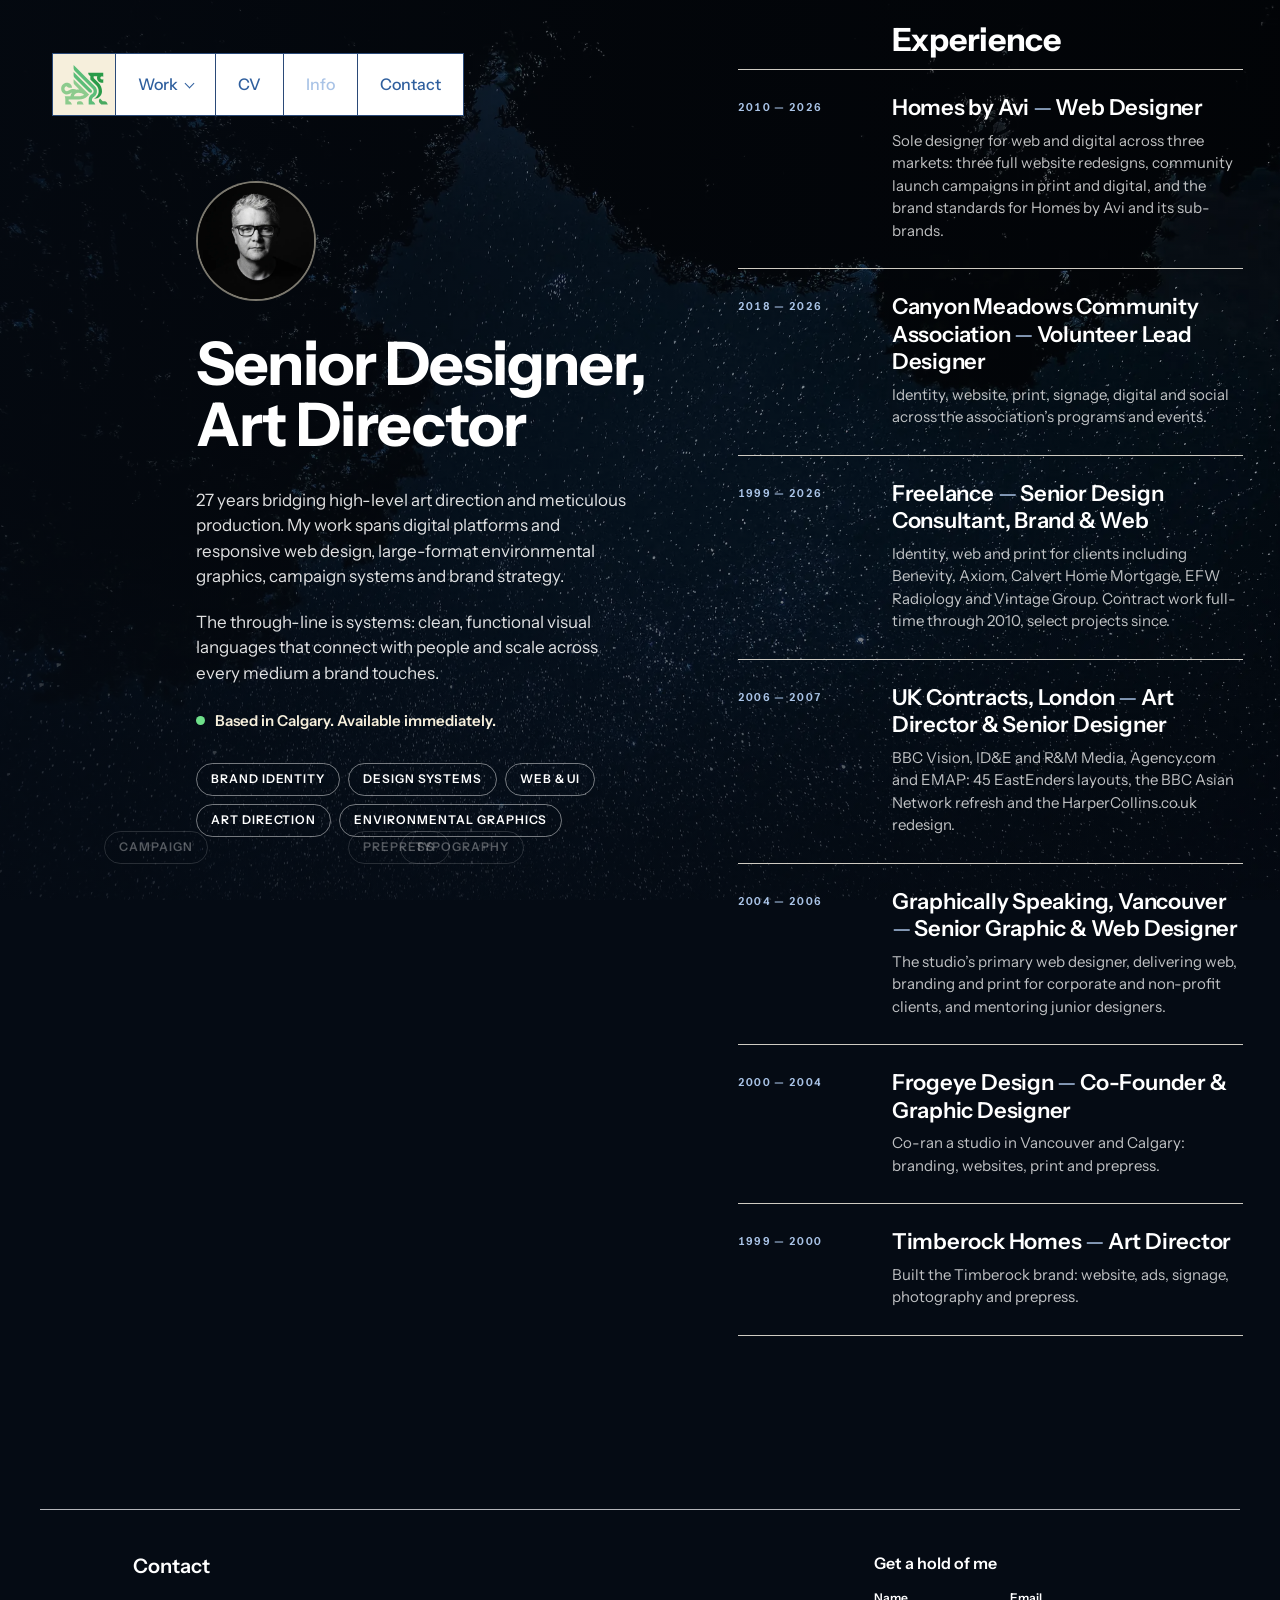
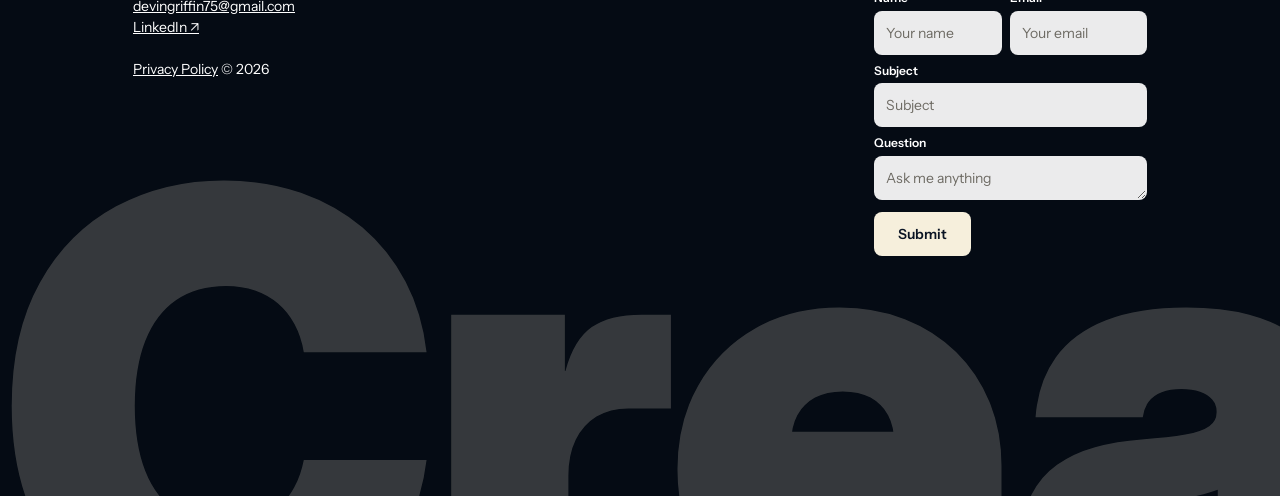
==== info/index.html @ 09361047 "Launch redesigned site: new homepage, three case studies, Info, Privacy - Hero film homepage, case s" ====
<!doctype html>
<html lang="en">
<head>
<meta charset="utf-8">
<meta name="viewport" content="width=device-width, initial-scale=1, viewport-fit=cover">
<!-- seo -->
<title>Info: Experience &amp; Skills | Devin Griffin</title>
<meta name="description" content="Experience, skills and background of Devin Griffin, senior graphic and web designer and art director in Calgary. Seeking a full-time senior design role.">
<link rel="canonical" href="https://devingriffin.com/info/">
<meta name="author" content="Devin Griffin">
<meta property="og:type" content="profile">
<meta property="og:site_name" content="Devin Griffin">
<meta property="og:title" content="Info: Experience &amp; Skills | Devin Griffin">
<meta property="og:description" content="Experience, skills and background of Devin Griffin, senior graphic and web designer and art director in Calgary. Seeking a full-time senior design role.">
<meta property="og:url" content="https://devingriffin.com/info/">
<meta property="og:image" content="https://devingriffin.com/assets/og-card.jpg">
<meta property="og:image:width" content="1200"><meta property="og:image:height" content="630">
<meta property="og:image:alt" content="Devin Griffin, Senior Graphic &amp; Web Designer and Art Director, Calgary">
<meta property="og:locale" content="en_CA">
<meta name="twitter:card" content="summary_large_image">
<link rel="alternate" type="text/plain" href="/llms.txt" title="Devin Griffin: profile for AI agents">
<script type="application/ld+json">
{
 "@context": "https://schema.org",
 "@graph": [
  {
   "@type": "WebSite",
   "@id": "https://devingriffin.com/#website",
   "url": "https://devingriffin.com/",
   "name": "Devin Griffin",
   "publisher": {
    "@id": "https://devingriffin.com/#person"
   },
   "inLanguage": "en-CA"
  },
  {
   "@type": "Person",
   "@id": "https://devingriffin.com/#person",
   "name": "Devin Griffin",
   "givenName": "Devin",
   "familyName": "Griffin",
   "jobTitle": "Senior Graphic & Web Designer and Art Director",
   "description": "Calgary-based senior graphic and web designer and art director with 27 years of experience in brand identity, design systems, web and UI, campaigns and environmental graphics.",
   "url": "https://devingriffin.com/",
   "image": "https://devingriffin.com/assets/portrait.jpg",
   "email": "mailto:devingriffin75@gmail.com",
   "address": {
    "@type": "PostalAddress",
    "addressLocality": "Calgary",
    "addressRegion": "AB",
    "addressCountry": "CA"
   },
   "sameAs": [
    "https://www.linkedin.com/in/devin-griffin-28359412/"
   ],
   "knowsAbout": [
    "Brand identity",
    "Design systems",
    "Web and UI design",
    "Product design",
    "Art direction",
    "Creative direction",
    "Environmental graphics",
    "Large-format signage",
    "Campaign design",
    "Typography",
    "Editorial layout",
    "Information architecture",
    "Prepress and print production",
    "Digital asset management",
    "Adobe Photoshop",
    "Adobe Illustrator",
    "Adobe InDesign",
    "Adobe Acrobat",
    "Adobe Bridge",
    "Figma",
    "WordPress",
    "Sitefinity CMS",
    "Mailchimp",
    "Google Analytics",
    "Monday.com",
    "Gemini",
    "Claude",
    "Cursor"
   ],
   "alumniOf": [
    {
     "@type": "CollegeOrUniversity",
     "name": "Algonquin College"
    },
    {
     "@type": "CollegeOrUniversity",
     "name": "University of Victoria"
    }
   ],
   "hasCredential": [
    {
     "@type": "EducationalOccupationalCredential",
     "name": "Graphic Design Diploma",
     "credentialCategory": "diploma",
     "recognizedBy": {
      "@type": "CollegeOrUniversity",
      "name": "Algonquin College"
     }
    },
    {
     "@type": "EducationalOccupationalCredential",
     "name": "Google AI Professional Certificate",
     "credentialCategory": "certificate",
     "recognizedBy": {
      "@type": "Organization",
      "name": "Google"
     }
    }
   ],
   "hasOccupation": {
    "@type": "Occupation",
    "name": "Senior Graphic Designer and Art Director",
    "occupationLocation": {
     "@type": "City",
     "name": "Calgary"
    },
    "skills": "Brand identity, Design systems, Web and UI design, Product design, Art direction, Creative direction, Environmental graphics, Large-format signage, Campaign design, Typography, Editorial layout, Information architecture, Prepress and print production, Digital asset management"
   }
  },
  {
   "@type": "ProfilePage",
   "@id": "https://devingriffin.com/info/",
   "url": "https://devingriffin.com/info/",
   "name": "About Devin Griffin",
   "isPartOf": {
    "@id": "https://devingriffin.com/#website"
   },
   "mainEntity": {
    "@id": "https://devingriffin.com/#person"
   }
  },
  {
   "@type": "BreadcrumbList",
   "itemListElement": [
    {
     "@type": "ListItem",
     "position": 1,
     "name": "Home",
     "item": "https://devingriffin.com/"
    },
    {
     "@type": "ListItem",
     "position": 2,
     "name": "Info",
     "item": "https://devingriffin.com/info/"
    }
   ]
  }
 ]
}
</script>
<!-- /seo -->
<link rel="icon" href="../assets/griffin-mark.svg" type="image/svg+xml">
<link rel="preconnect" href="https://fonts.googleapis.com">
<link rel="preconnect" href="https://fonts.gstatic.com" crossorigin>
<link rel="stylesheet" href="https://fonts.googleapis.com/css2?family=DM+Serif+Display&amp;family=Instrument+Sans:wght@400;500;600;700&amp;family=Inter:wght@400;900&amp;display=swap">
<link rel="stylesheet" href="../styles.css">
<link rel="stylesheet" href="../work.css">
<script>document.documentElement.classList.add('js')</script>
</head>
<body class="cs-body theme-night info-body">

<!-- Night sky (still image, slow drift). The gradient keeps type readable over the stars. -->
<div class="night-bg" aria-hidden="true">
  <picture><source media="(max-width: 860px)" srcset="../assets/night-mobile.webp"><img src="../assets/night-desktop.webp" alt="" width="2400" height="1443" fetchpriority="high"></picture>
</div>

<div class="page cs-page">
  <header class="cs-header">
    <nav class="nav" aria-label="Primary">
      <a class="nav__logo fx" href="/" aria-label="Devin Griffin, home" data-reveal><img src="../assets/griffin-mark.svg" alt="" width="47" height="40"></a>
      <div class="nav__links">
        <button class="fx nav__toggle" type="button" aria-expanded="false" aria-controls="work-menu" data-reveal>Work<span class="nav__caret" aria-hidden="true"></span></button>
        <a class="fx" href="/assets/Devin-Griffin-CV.pdf" download data-reveal>CV</a>
        <a class="fx" href="/info/" aria-current="page" data-reveal>Info</a>
        <a class="fx" href="#contact" data-reveal>Contact</a>
      </div>
      <div class="workmenu" id="work-menu" hidden>
        <p class="wm__head">Selected work</p>
        <ol class="wm__list">
          <li><a class="wm__row fx" href="/work/homes-by-avi/"><span class="wm__no">01</span><span class="wm__text"><span class="wm__name">Homes by Avi</span><span class="wm__sub">Web · Campaign · Print</span></span><span class="wm__dot" aria-hidden="true"></span></a></li>
          <li><a class="wm__row fx" href="/work/cmca/"><span class="wm__no">02</span><span class="wm__text"><span class="wm__name">CMCA</span><span class="wm__sub">Identity · Web · Social</span></span><span class="wm__dot" aria-hidden="true"></span></a></li>
          <li><a class="wm__row fx" href="/work/recent/"><span class="wm__no">03</span><span class="wm__text"><span class="wm__name">Recent Work</span><span class="wm__sub">Freelance identity &amp; web</span></span><span class="wm__dot" aria-hidden="true"></span></a></li>
        </ol>
      </div>
      <button class="burger" type="button" aria-label="Open menu" aria-expanded="false" aria-controls="menu" id="menu-open">
        <span data-reveal></span><span data-reveal></span><span data-reveal></span>
      </button>
    </nav>
  </header>

  <main class="cs info">
    <div class="info__intro">
      <div class="portrait info__portrait" data-reveal><img src="../assets/portrait.webp" alt="Portrait of Devin Griffin" width="360" height="360"></div>
      <h1 class="cs__title info__title" data-reveal>Senior Designer,<br>Art Director</h1>
      <div class="info__copy">
        <p data-reveal>27 years bridging high-level art direction and meticulous production. My work spans digital platforms and responsive web design, large-format environmental graphics, campaign systems and brand strategy.</p>
        <p data-reveal>The through-line is systems: clean, functional visual languages that connect with people and scale across every medium a brand touches.</p>
      </div>
      <p class="info__status" data-reveal><span class="info__dot" aria-hidden="true"></span>Based in Calgary. Available immediately.</p>
      <ul class="info__skills" aria-label="Skills">
        <li data-reveal>Brand identity</li><li data-reveal>Design systems</li><li data-reveal>Web &amp; UI</li><li data-reveal>Art direction</li>
        <li data-reveal>Environmental graphics</li><li data-reveal>Campaign</li><li data-reveal>Typography</li><li data-reveal>Prepress</li>
      </ul>
    </div>

    <section class="info__side" aria-labelledby="exp-title">
      <h2 class="galleries__head" id="exp-title" data-reveal>Experience</h2>
      <ol class="timeline">
        <li class="tl" data-reveal><span class="tl__years">2010 — 2026</span><div><p class="tl__role">Homes by Avi <span class="tl__sep">—</span> Web Designer</p><p class="tl__note">Sole designer for web and digital across three markets: three full website redesigns, community launch campaigns in print and digital, and the brand standards for Homes by Avi and its sub-brands.</p></div></li>
        <li class="tl" data-reveal><span class="tl__years">2018 — 2026</span><div><p class="tl__role">Canyon Meadows Community Association <span class="tl__sep">—</span> Volunteer Lead Designer</p><p class="tl__note">Identity, website, print, signage, digital and social across the association’s programs and events.</p></div></li>
        <li class="tl" data-reveal><span class="tl__years">1999 — 2026</span><div><p class="tl__role">Freelance <span class="tl__sep">—</span> Senior Design Consultant, Brand &amp; Web</p><p class="tl__note">Identity, web and print for clients including Benevity, Axiom, Calvert Home Mortgage, EFW Radiology and Vintage Group. Contract work full-time through 2010, select projects since.</p></div></li>
        <li class="tl" data-reveal><span class="tl__years">2006 — 2007</span><div><p class="tl__role">UK Contracts, London <span class="tl__sep">—</span> Art Director &amp; Senior Designer</p><p class="tl__note">BBC Vision, ID&amp;E and R&amp;M Media, Agency.com and EMAP: 45 EastEnders layouts, the BBC Asian Network refresh and the HarperCollins.co.uk redesign.</p></div></li>
        <li class="tl" data-reveal><span class="tl__years">2004 — 2006</span><div><p class="tl__role">Graphically Speaking, Vancouver <span class="tl__sep">—</span> Senior Graphic &amp; Web Designer</p><p class="tl__note">The studio’s primary web designer, delivering web, branding and print for corporate and non-profit clients, and mentoring junior designers.</p></div></li>
        <li class="tl" data-reveal><span class="tl__years">2000 — 2004</span><div><p class="tl__role">Frogeye Design <span class="tl__sep">—</span> Co-Founder &amp; Graphic Designer</p><p class="tl__note">Co-ran a studio in Vancouver and Calgary: branding, websites, print and prepress.</p></div></li>
        <li class="tl" data-reveal><span class="tl__years">1999 — 2000</span><div><p class="tl__role">Timberock Homes <span class="tl__sep">—</span> Art Director</p><p class="tl__note">Built the Timberock brand: website, ads, signage, photography and prepress.</p></div></li>
      </ol>
    </section>
  </main>


  <footer class="footer cs-footer" id="contact">
    <div class="wrap">
      <div class="footer__rule" aria-hidden="true"></div>
      <div class="footer__grid">
        <div class="contact" data-reveal>
          <h2>Contact</h2>
          <div class="contact__lines">
            <a href="mailto:devingriffin75@gmail.com">devingriffin75@gmail.com</a>
            <a href="https://www.linkedin.com/in/devin-griffin-28359412/" target="_blank" rel="noopener">LinkedIn <span aria-hidden="true">↗</span></a>
          </div>
          <div class="contact__legal">
            <a href="/privacy/">Privacy Policy</a>
            <span>© 2026</span>
          </div>
        </div>
        <form class="form" id="contact-form" action="https://formspree.io/f/xqppngon" method="POST" data-endpoint="https://formspree.io/f/xqppngon" novalidate>
          <h2 data-reveal>Get a hold of me</h2>
          <div class="form__row" data-reveal>
            <div class="field"><label for="cf-name">Name</label><input id="cf-name" name="name" type="text" placeholder="Your name" autocomplete="name" required></div>
            <div class="field"><label for="cf-email">Email</label><input id="cf-email" name="email" type="email" placeholder="Your email" autocomplete="email" required></div>
          </div>
          <div class="field field--full" data-reveal><label for="cf-subject">Subject</label><input id="cf-subject" name="subject" type="text" placeholder="Subject"></div>
          <div class="field field--full" data-reveal><label for="cf-question">Question</label><textarea id="cf-question" name="question" placeholder="Ask me anything" rows="1" required></textarea></div>
          <button class="submit fx" type="submit" data-reveal>Submit</button>
          <p class="form__status" id="cf-status" role="status"></p>
          <input type="text" name="_gotcha" tabindex="-1" autocomplete="off" aria-hidden="true" style="position:absolute;left:-9999px">
        </form>
        <div class="legal-m"><a href="/privacy/">Privacy Policy</a><span>© 2026</span></div>
      </div>
    </div>
    <div class="giant" aria-hidden="true">
      <div class="giant__track"><span>Creativity Commands the Market.</span><span>Creativity Commands the Market.</span></div>
    </div>
  </footer>

  <div class="menu" id="menu" hidden>
    <button class="menu__close" type="button" id="menu-close" aria-label="Close menu">
      <svg width="26" height="26" viewBox="0 0 26 26" fill="none" stroke="currentColor" stroke-width="2.5" aria-hidden="true"><path d="M3 3l20 20M23 3L3 23"/></svg>
    </button>
    <a href="/">Home</a>
    <button class="menu__toggle" type="button" aria-expanded="false" aria-controls="menu-work">Work<span class="menu__pm" aria-hidden="true"></span></button>
    <ul class="menu__sub" id="menu-work" hidden>
      <li><a href="/work/homes-by-avi/"><span class="menu__no">01</span>Homes by Avi</a></li>
      <li><a href="/work/cmca/"><span class="menu__no">02</span>CMCA</a></li>
      <li><a href="/work/recent/"><span class="menu__no">03</span>Recent Work</a></li>
    </ul>
    <a href="/assets/Devin-Griffin-CV.pdf" download>CV</a>
    <a href="/info/">Info</a>
    <a href="#contact" data-close>Contact</a>
  </div>
</div>

<script src="../main.js" defer></script>
</body>
</html>
---- styles.css ----
/* devingriffin.com — homepage v2
   Layout: Figma "Portfolio Comp 02" desktop 1440 / mobile 390, rebuilt as fluid flow layout.
   Single committed look (light page, black hero band) — not theme-switched. */
:root {
  color-scheme: light;
  --ink: #11110f;
  --ink-soft: #3d3b36;
  --muted: #6e6b64;          /* 5.2:1 on beige */
  --paper: #ffffff;
  --beige: #f3f1ec;
  --rule: #cfcbc2;
  --green: #5bbd78;           /* brand */
  --green-mid: #41a75b;
  --green-light: #8ccb8d;
  --green-deep: #299b48;
  --green-mint: #e9fddd;
  --green-dark: #0b421d;     /* text on green */
  --orange: #c9694f;          /* accent / opposing colour */
  --orange-deep: #a8492f;     /* orange text on light grounds */
  --orange-wash: rgba(201, 105, 79, 0.37);

  --f-sans: "Instrument Sans", "Helvetica Neue", Arial, sans-serif;
  --f-grot: "Inter", "Helvetica Neue", Arial, sans-serif;
  --f-serif: "DM Serif Display", Georgia, "Times New Roman", serif;

  --gutter: 40px;
  /* reveal offsets (Figma desktop: 92px / -14px) */
  --rx: 92px;
  --ry: -14px;
  --jerk: cubic-bezier(.3, 2.4, .5, 1);
}

*, *::before, *::after { box-sizing: border-box; }
html { -webkit-text-size-adjust: 100%; }
body {
  margin: 0;
  background: var(--paper);
  color: var(--ink);
  font-family: var(--f-sans);
  font-size: 16px;
  line-height: 1.4;
  -webkit-font-smoothing: antialiased;
}
img { max-width: 100%; display: block; }
[hidden] { display: none !important; }
a { color: inherit; }
p, h1, h2, h3 { margin: 0; }
h1, h2 { text-wrap: balance; }
:focus-visible { outline: 2px solid var(--orange); outline-offset: 3px; }

.page { position: relative; isolation: isolate; overflow: clip; background: var(--paper); }
.wrap {
  max-width: 1440px;
  margin: 0 auto;
  padding-left: max(var(--gutter), env(safe-area-inset-left, 0px));
  padding-right: max(var(--gutter), env(safe-area-inset-right, 0px));
}
.sr-only { position: absolute; width: 1px; height: 1px; overflow: hidden; clip: rect(0 0 0 0); white-space: nowrap; }

/* ---------- hover: jerk up in the opposing colour ---------- */
/* Hover: the element stays still; a colour cover climbs up inside it in jerky steps —
   left edge to 20%, right edge to 50%, left to 100%, right to 100%. */
.fx { position: relative; isolation: isolate; transition: color 60ms linear 60ms; }
.fx::before {
  content: ""; position: absolute; inset: 0; z-index: -1; pointer-events: none;
  background: var(--fx, var(--orange));
  clip-path: polygon(0 100%, 100% 100%, 100% 100%, 0 100%);
}
.fx:hover::before, .fx:focus-visible::before { animation: cover-up 300ms forwards; }
@keyframes cover-up {
  0%   { clip-path: polygon(0 100%, 100% 100%, 100% 100%, 0 100%); animation-timing-function: cubic-bezier(.2, .9, .3, 1); }
  22%  { clip-path: polygon(0 100%, 100% 100%, 100% 100%, 0 80%);  animation-timing-function: cubic-bezier(.2, .9, .3, 1); }
  46%  { clip-path: polygon(0 100%, 100% 100%, 100% 50%, 0 80%);   animation-timing-function: cubic-bezier(.2, .9, .3, 1); }
  72%  { clip-path: polygon(0 100%, 100% 100%, 100% 50%, 0 0);     animation-timing-function: cubic-bezier(.2, .9, .3, 1); }
  100% { clip-path: polygon(0 100%, 100% 100%, 100% 0, 0 0); }
}

/* ---------- reveal (Figma timeline: alternating diagonal slide, 32% → 100%) ---------- */
@keyframes reveal {
  0%   { translate: var(--dx) var(--ry); opacity: .32; animation-timing-function: ease-in; }
  48%  { translate: calc(var(--dx) * .87) calc(var(--ry) * .69); animation-timing-function: cubic-bezier(.65, 0, .9, .35); }
  86%  { translate: calc(var(--dx) * .13) calc(var(--ry) * .21); opacity: 1; animation-timing-function: ease-out; }
  100% { translate: 0 0; opacity: 1; }
}
.js [data-reveal] { opacity: .32; translate: var(--dx) var(--ry); }
.js [data-reveal="l"] { --dx: calc(var(--rx) * -1); }
.js [data-reveal="r"] { --dx: var(--rx); }
.js [data-reveal].is-in { animation: reveal 350ms both; animation-delay: var(--delay, 0ms); }

/* ---------- section identity (dot + label) ---------- */
.ident { display: flex; align-items: center; gap: 12px; font-size: 13px; color: var(--ink); }
.ident::before { content: ""; width: 10px; height: 10px; border-radius: 50%; background: var(--orange); flex: none; }

/* ---------- text links ---------- */
.textlink {
  display: inline-flex; align-items: baseline; gap: 14px;
  min-height: 44px; align-items: center;
  font-size: 13px; font-weight: 600; text-decoration: none; color: var(--ink);
  border-bottom: 1px solid currentColor;
}
.textlink .arr { font-weight: 400; font-size: 17px; color: var(--orange); }
.textlink:hover, .textlink:focus-visible { color: var(--orange-deep); }
.textlink:hover .arr, .textlink:focus-visible .arr { color: var(--green-deep); }

/* =====================================================
   HERO
   ===================================================== */
.hero { position: relative; background: #000; }
.hero__media { position: relative; height: clamp(420px, 50.2vw, 723px); overflow: hidden; }
.hero__video, .hero__still img { display: block; width: 100%; height: 100%; object-fit: cover; object-position: 50% 40%; }
.hero__video { position: absolute; inset: 0; z-index: 1; background: #000; }
.hero__still { display: block; height: 100%; }
/* the still (last frame) only shows when the film is not playing: reduced motion, no JS, or playback blocked */
.js .hero__still { visibility: hidden; }
.js .hero__media.is-still .hero__still { visibility: visible; }
.hero__media.is-still .hero__video, html:not(.js) .hero__video { display: none; }
.hero__media::after { z-index: 2; }
.hero__media::after {
  content: ""; position: absolute; inset: auto 0 0 0; height: 182px;
  background: linear-gradient(180deg, rgba(0,0,0,0) 0%, #000 100%);
}

.nav { position: absolute; z-index: 5; top: 53px; left: max(52px, env(safe-area-inset-left, 0px)); display: flex; }
.nav__logo {
  width: 64px; height: 63px; display: grid; place-items: center;
  background: var(--green-mint); border: 1px solid var(--green-deep);
}
.nav__logo img { width: 47px; height: 40px; }
.nav__logo { --fx: var(--orange); }
.nav__links { display: flex; border: 1px solid var(--green-deep); border-left: 0; }
.nav__links a {
  display: grid; place-items: center; height: 61px; padding: 0 22px;
  background: #fff; border-right: 1px solid var(--green-deep);
  font-size: 16px; font-weight: 500; color: var(--green); text-decoration: none;
}
.nav__links a:last-child { border-right: 0; }
.nav__links a[aria-current="page"] { color: var(--green-light); }
.nav__links a:hover, .nav__links a:focus-visible { color: var(--ink); }

/* ---------- Work dropdown (desktop) ---------- */
.nav__links .nav__toggle {
  display: flex; align-items: center; gap: 8px; height: 61px; padding: 0 22px; margin: 0; cursor: pointer;
  background: #fff; border: 0; border-right: 1px solid var(--green-deep);
  font: inherit; font-size: 16px; font-weight: 500; color: var(--green);
}
.nav__links .nav__toggle:hover, .nav__links .nav__toggle:focus-visible, .nav__toggle[aria-expanded="true"] { color: var(--ink); }
.nav__caret { position: relative; width: 7px; height: 7px; margin-top: -3px; border-right: 1.5px solid currentColor; border-bottom: 1.5px solid currentColor; transform: rotate(45deg); transition: transform 160ms var(--jerk); }
.nav__toggle[aria-expanded="true"] .nav__caret { transform: translateY(3px) rotate(225deg); }
.workmenu {
  position: absolute; top: calc(100% + 8px); left: 0; width: 384px; z-index: 6;
  padding: 14px 20px 18px; color: #fff;
  background: var(--t-ink, #0d1b0f); border: 1px solid rgba(255, 255, 255, .14);
  box-shadow: 0 18px 40px rgba(0, 0, 0, .35);
  animation: wm-in 220ms var(--jerk) both;
}
.workmenu[hidden] { display: none; }
@keyframes wm-in { from { opacity: 0; transform: translateY(-8px); } to { opacity: 1; transform: none; } }
/* hover bridge so the pointer can travel from the pill to the panel */
.workmenu::before { content: ""; position: absolute; left: 0; right: 0; top: -9px; height: 9px; }
.wm__head { padding: 0 0 10px; font-size: 11px; font-weight: 600; letter-spacing: .12em; text-transform: uppercase; color: var(--green-light, #8ccb8d); }
.wm__list { list-style: none; margin: 0; padding: 0; }
.wm__row {
  display: flex; align-items: center; min-height: 64px; padding: 10px 0;
  border-top: 1px solid rgba(255, 255, 255, .28); color: #fff; text-decoration: none;
  --fx: var(--orange); transition: color 60ms linear 60ms, border-color 120ms linear;
}
.wm__list li:last-child .wm__row { border-bottom: 1px solid rgba(255, 255, 255, .28); }
.wm__no { width: 40px; flex: none; font-size: 11px; font-weight: 600; letter-spacing: .1em; }
.wm__text { flex: 1; display: grid; gap: 3px; }
.wm__name { font-size: 22px; font-weight: 500; line-height: 1.1; letter-spacing: -.01em; }
.wm__sub { font-size: 11px; font-weight: 600; letter-spacing: .1em; text-transform: uppercase; opacity: .65; }
.wm__dot { width: 9px; height: 9px; margin-right: 6px; border-radius: 50%; background: currentColor; opacity: 0; transform: scale(.4); transition: opacity 120ms linear, transform 160ms var(--jerk); }
.wm__row:hover, .wm__row:focus-visible { color: var(--ink); border-top-color: var(--orange); }
.wm__row:hover .wm__dot, .wm__row:focus-visible .wm__dot, .wm__row[aria-current="page"] .wm__dot { opacity: 1; transform: scale(1); }
.wm__row[aria-current="page"] .wm__no { color: var(--orange); }

.burger { display: none; }

.hero__band { background: #000; padding-block: 15px 80px; }
.chips { display: flex; flex-wrap: wrap; gap: 5px; }
.chip {
  display: inline-flex; align-items: center; min-height: 44px; min-width: 186px; padding: 0 14px;
  font-size: 13px; font-weight: 700; letter-spacing: .01em; white-space: pre;
  color: var(--green-dark); text-decoration: none;
}
.chip--1 { background: var(--green); }
.chip--2 { background: var(--green-light); }
.chip--3 { background: var(--green-mint); }
.chip:hover, .chip:focus-visible { color: var(--ink); }
.hero__statement {
  margin-top: 64px; max-width: 1316px;
  font-family: var(--f-serif); font-size: clamp(34px, 4.45vw, 64px); line-height: 1.08; font-weight: 400; letter-spacing: -.005em; color: var(--green-mint);
}

/* =====================================================
   COLLAGE CANVAS (masked BG at 66%, sits under the translucent sections)
   ===================================================== */
.collage {
  position: absolute; z-index: -1; pointer-events: none;
  top: 0; left: 50%; width: 1440px; max-width: none;
  transform: translateX(-50%);
}
.collage img { width: 100%; height: auto; max-width: none; display: block; }
/* mirrored continuation so the collage runs to the very bottom of the page */
.collage__ext { height: 2600px; background: url("assets/bg-collage-tile.webp") repeat-y center top / 100% auto; }

/* =====================================================
   ABOUT
   ===================================================== */
.about { position: relative; background: rgba(243, 241, 236, .55); padding-block: 69px 64px; }
.about .ident--about { display: none; }
.about__grid { display: grid; grid-template-columns: 330px minmax(0, 1fr); }
.about__side { display: flex; flex-direction: column; justify-content: space-between; gap: 32px; min-height: 100%; }
.portrait { width: 150px; height: 150px; border-radius: 50%; overflow: hidden; background: #000; }
.portrait img { width: 100%; height: 100%; object-fit: cover; }
.about__exp { display: none; }
.about__bio {
  display: grid; grid-template-columns: 64px minmax(0, 1fr);
  align-self: center; margin-right: 40px;
}
.about__bio .arrow { align-self: center; font-size: 11px; font-weight: 600; color: var(--muted); }
.about__copy { display: flex; flex-direction: column; gap: 1.22em; font-size: clamp(24px, 2.78vw, 40px); line-height: 1.22; }

/* =====================================================
   CAROUSELS (text only)
   ===================================================== */
.strip-head { padding-block: 18px; }
.marquee { position: relative; overflow: hidden; padding-block: 28px 44px; cursor: default; }
.marquee__track { display: flex; width: max-content; animation: drift var(--dur, 140s) linear infinite; }
.marquee__group { display: flex; align-items: center; flex: none; }
.marquee:hover .marquee__track,
.marquee:focus-within .marquee__track,
.marquee.is-held .marquee__track { animation-play-state: paused; }
@keyframes drift { from { transform: translateX(0); } to { transform: translateX(-50%); } }

.marquee--tools .marquee__group { gap: 40px; padding-right: 40px; }
.marquee--tools .item { font-family: var(--f-serif); font-size: 22px; font-weight: 400; line-height: 1; color: var(--green-dark); white-space: nowrap; display: flex; align-items: center; gap: 40px; }
.marquee--tools .item::after { content: ""; width: 5px; height: 5px; border-radius: 50%; background: var(--green-deep); }

.marquee--brands { padding-block: 32px 52px; }
.marquee--brands .marquee__group { gap: 52px; padding-right: 52px; }
.marquee--brands .item { font-family: var(--f-serif); font-size: 30px; line-height: 1; color: var(--green-dark); white-space: nowrap; display: flex; align-items: center; gap: 52px; }
.marquee--brands .item::after { content: ""; width: 6px; height: 6px; border-radius: 50%; background: var(--orange); }

/* =====================================================
   MISSION
   ===================================================== */
.mission { background: rgba(243, 241, 236, .7); padding-block: 105px 110px; }
.mission p {
  max-width: 1200px; margin-left: 80px;
  font-family: var(--f-grot); font-size: clamp(30px, 3.6vw, 52px); line-height: 1.3; color: var(--green-mid);
}
.mission u { text-decoration-thickness: from-font; text-underline-offset: .12em; }
/* Clickable feature words — look like the underlined words in the Figma, behave as buttons */
.word {
  font: inherit; color: inherit; background: none; border: 0; padding: 0; margin: 0; cursor: pointer;
  text-decoration: underline; text-decoration-thickness: from-font; text-underline-offset: .12em;
  transition: color 90ms linear;
}
.word:hover, .word:focus-visible { color: var(--orange-deep); }

/* ---------- Feature-image lightbox: fills the whole screen ---------- */
.lightbox[hidden] { display: none; }
.lightbox {
  position: fixed; inset: 0; z-index: 60; background: var(--ink);
  animation: cover-up 420ms forwards;
}
.lightbox.is-closing { animation: cover-down 300ms forwards; }
@keyframes cover-down {
  0%   { clip-path: polygon(0 100%, 100% 100%, 100% 0, 0 0); animation-timing-function: cubic-bezier(.2, .9, .3, 1); }
  28%  { clip-path: polygon(0 100%, 100% 100%, 100% 0, 0 50%); animation-timing-function: cubic-bezier(.2, .9, .3, 1); }
  54%  { clip-path: polygon(0 100%, 100% 100%, 100% 80%, 0 50%); animation-timing-function: cubic-bezier(.2, .9, .3, 1); }
  78%  { clip-path: polygon(0 100%, 100% 100%, 100% 80%, 0 100%); animation-timing-function: cubic-bezier(.2, .9, .3, 1); }
  100% { clip-path: polygon(0 100%, 100% 100%, 100% 100%, 0 100%); }
}
.lightbox__pic, .lightbox__pic img { display: block; width: 100%; height: 100%; }
.lightbox__pic img { position: relative; object-fit: cover; object-position: center; max-width: none; }
/* blurred copy of the same image fills any space left around a contained image */
.lightbox__backdrop { position: absolute; inset: -40px; background: center / cover no-repeat; filter: blur(28px) brightness(.55); }
@media (max-width: 860px) {
  /* tablets in portrait: show the tall mobile artwork whole, blurred copy fills the rest */
  .lightbox__pic img { object-fit: contain; }
}
@media (max-width: 600px) {
  /* phones: mobile artwork (1170 x 2532 ratio) fills the screen edge to edge */
  .lightbox__pic img { object-fit: cover; }
}
.lightbox__fallback {
  position: absolute; inset: 0; display: grid; place-items: center; margin: 0;
  background: var(--green); color: var(--green-dark);
  font-family: var(--f-serif); font-size: clamp(64px, 14vw, 220px); line-height: 1;
}
.lightbox__close {
  position: absolute;
  top: calc(28px + env(safe-area-inset-top, 0px)); right: calc(28px + env(safe-area-inset-right, 0px));
  width: 88px; height: 88px; border-radius: 50%; overflow: hidden;
  display: grid; place-items: center; cursor: pointer;
  background: var(--green-mint); color: var(--green-dark); border: 2px solid var(--green-deep);
  box-shadow: 0 6px 20px rgba(0, 0, 0, .25);
  --fx: var(--green-dark);
}
.lightbox__close:hover, .lightbox__close:focus-visible { color: var(--green-mint); border-color: var(--green-mint); }
@media (max-width: 860px) {
  .lightbox__close { width: 64px; height: 64px; top: calc(16px + env(safe-area-inset-top, 0px)); right: calc(16px + env(safe-area-inset-right, 0px)); }
  .lightbox__close svg { width: 26px; height: 26px; }
}

/* =====================================================
   WHAT I DO
   ===================================================== */
.services { background: rgba(243, 241, 236, .3); padding-block: 64px 40px; }
.services__rule { height: 1px; background: var(--ink); margin-top: 47px; }
.services__grid {
  display: grid; margin-top: 48px;
  grid-template-columns: 330px 170px minmax(0, 780px);
  column-gap: 40px; justify-content: space-between;
}
.services__intro { display: flex; flex-direction: column; justify-content: space-between; gap: 40px; color: var(--green-dark); }
.services__intro h2 { font-family: var(--f-serif); font-weight: 400; font-size: 36px; line-height: 1.05; width: 260px; text-wrap: wrap; }
.services__intro p { margin-top: 22px; font-size: 17px; line-height: 1.35; width: 260px; color: var(--green-dark); }
.note { padding-top: 230px; }
.note::before { content: ""; display: block; width: 48px; height: 1px; background: var(--orange); margin-bottom: 11px; }
.note p { font-size: 11px; line-height: 1.45; text-transform: uppercase; letter-spacing: .04em; color: var(--muted); }

.svc-list { list-style: none; margin: 0; padding: 0; }
.svc {
  position: relative; display: flex; align-items: center; gap: 0; min-height: 58px;
  border-top: 1px solid var(--rule);
}
.svc .num { width: 64px; flex: none; font-size: 11px; font-weight: 600; color: var(--muted); font-variant-numeric: tabular-nums; }
.svc { --fx: #f2d5cb; }
.svc .label { font-size: clamp(22px, 2.23vw, 32px); line-height: 1.05; padding-block: 12px; }
/* hover state (every row): orange stroke, orange number and dot, with the stepped colour cover */
.svc::after { content: ""; position: absolute; right: 0; width: 9px; height: 9px; border-radius: 50%; background: var(--orange); opacity: 0; transform: scale(.4); transition: opacity 120ms linear, transform 160ms var(--jerk); }
.svc:hover, .svc:focus-visible { border-top-color: var(--orange); }
.svc:hover .num, .svc:focus-visible .num { color: var(--orange-deep); }
.svc:hover::after, .svc:focus-visible::after { opacity: 1; transform: scale(1); }
.services .textlink { align-self: flex-start; }

/* =====================================================
   WHY
   ===================================================== */
.why {
  background: var(--orange-wash);
  border-block: 1px solid var(--beige);
  padding-block: 95px 100px;
}
.why__grid { display: grid; grid-template-columns: 320px minmax(0, 1016px); align-items: center; }
.why__label { font-size: 14px; font-weight: 600; text-transform: uppercase; letter-spacing: .04em; color: var(--green-dark); }
.why__text { font-family: var(--f-grot); font-size: clamp(30px, 3.6vw, 52px); line-height: 1.3; color: var(--ink); }

/* =====================================================
   FOOTER / CONTACT
   ===================================================== */
.footer { position: relative; overflow: hidden; min-height: 600px; }
.footer__rule { height: 1px; background: var(--ink); margin-top: 13px; }
.footer__grid {
  position: relative; z-index: 1;
  display: grid; grid-template-columns: minmax(0, 425px) minmax(0, 273px);
  justify-content: space-between; padding: 42px 93px 0 93px;
}
.contact h2 { font-size: 20px; font-weight: 600; }
.contact__lines { margin-top: 16px; font-size: 14px; line-height: 1.5; }
.contact__lines > a, .contact__lines > span { display: block; width: fit-content; white-space: nowrap; }
.contact__lines a:hover { color: var(--orange-deep); }
.contact__legal { margin-top: 21px; font-size: 14px; line-height: 1.5; }
.contact__legal a { text-decoration: underline; }

.form h2 { font-size: 16px; font-weight: 600; }
.form__row { display: grid; grid-template-columns: 128px 137px; gap: 8px; margin-top: 16px; }
.field { display: flex; flex-direction: column; gap: 4px; }
.field label { font-size: 12px; font-weight: 600; }
.field input, .field textarea {
  width: 100%; height: 44px; padding: 0 11px;
  background: #eaeaea; border: 1px solid #eaeaea; border-radius: 8px;
  font: 14px var(--f-sans); color: var(--ink);
}
.field textarea { height: 44px; padding-top: 12px; resize: vertical; min-height: 44px; }
.field input::placeholder, .field textarea::placeholder { color: var(--muted); }
.field input:focus, .field textarea:focus { outline: none; border-color: var(--green-deep); background: #fff; }
.form .field--full { margin-top: 8px; }
.submit {
  margin-top: 12px; height: 44px; padding: 0 24px; border: 0; border-radius: 8px;
  background: var(--ink); color: #fff; font: 600 14px var(--f-sans); cursor: pointer;
}
.submit { --fx: var(--green); }
.submit:hover, .submit:focus-visible { color: var(--ink); }
.form__status { margin-top: 10px; font-size: 13px; color: var(--green-dark); min-height: 1.2em; }

.giant { position: absolute; z-index: 0; left: 0; bottom: -210px; pointer-events: none; overflow: hidden; width: 100%; }
.giant__track { display: flex; width: max-content; animation: drift 240s linear infinite; }
.giant__track span {
  font-family: var(--f-grot); font-weight: 900; font-size: 600px; line-height: 1;
  color: var(--green-mint); opacity: .2; white-space: nowrap; padding-right: .25em; letter-spacing: -.02em;
}

/* =====================================================
   MOBILE MENU
   ===================================================== */
.menu[hidden] { display: none; }
.menu {
  position: fixed; inset: 0; z-index: 50;
  background: var(--beige);
  display: flex; flex-direction: column; align-items: center; justify-content: center; gap: 12px;
  padding: max(24px, env(safe-area-inset-top, 0px)) 24px max(24px, env(safe-area-inset-bottom, 0px));
}
.menu > a {
  font-size: 44px; font-weight: 500; line-height: 1.1; color: var(--green-dark); text-decoration: none;
  padding: 8px 20px; min-height: 60px; display: grid; place-items: center;
}
.menu a { color: var(--green-dark); text-decoration: none; }
.menu a:hover, .menu a:focus-visible { color: var(--orange-deep); }
.menu__close {
  position: absolute; top: calc(10px + env(safe-area-inset-top, 0px)); right: calc(12px + env(safe-area-inset-right, 0px));
  width: 48px; height: 48px; border: 0; background: transparent; cursor: pointer; color: var(--green-dark);
  display: grid; place-items: center;
}
.menu__close:hover { color: var(--orange-deep); }
/* Work in the mobile menu: second tap opens the three case studies underneath */
.menu__toggle {
  display: flex; align-items: center; gap: 14px; min-height: 60px; padding: 8px 20px; border: 0; background: transparent; cursor: pointer;
  font: inherit; font-size: 44px; font-weight: 500; line-height: 1.1; color: var(--green-dark);
}
.menu__toggle:hover, .menu__toggle:focus-visible { color: var(--orange-deep); }
.menu__pm { position: relative; width: 18px; height: 18px; }
.menu__pm::before, .menu__pm::after { content: ""; position: absolute; left: 0; top: 8px; width: 18px; height: 2.5px; background: currentColor; transition: transform 200ms var(--jerk); }
.menu__pm::after { transform: rotate(90deg); }
.menu__toggle[aria-expanded="true"] .menu__pm::after { transform: rotate(0deg); }
.menu__sub { list-style: none; margin: -4px 0 8px; padding: 6px 0; display: grid; justify-items: center; border-top: 1px solid rgba(0, 0, 0, .15); border-bottom: 1px solid rgba(0, 0, 0, .15); width: min(320px, 100%); }
.menu__sub[hidden] { display: none; }
.menu .menu__sub a { font-size: 24px; min-height: 56px; padding: 6px 16px; display: flex; align-items: center; gap: 12px; }
.menu__no { font-size: 11px; font-weight: 600; letter-spacing: .1em; color: var(--orange-deep); }

/* =====================================================
   TABLET
   ===================================================== */
@media (max-width: 1200px) {
  :root { --rx: 64px; --ry: -10px; }
  .services__grid { grid-template-columns: 260px minmax(0, 1fr); row-gap: 32px; }
  .note { grid-column: 1; padding-top: 0; }
  .svc-list { grid-column: 2; grid-row: 1 / span 2; }
  .why__grid { grid-template-columns: 220px minmax(0, 1fr); }
  .footer__grid { padding-inline: 0; }
  .mission p { margin-left: 0; }
}

/* =====================================================
   MOBILE (Figma 390)
   ===================================================== */
@media (max-width: 860px) {
  :root { --gutter: 24px; --rx: 36.8px; --ry: -5.6px; }

  .hero { padding-top: 65px; }
  .nav {
    position: absolute; top: 0; left: 0; right: 0; height: 65px;
    background: #fff; box-shadow: 0 8px 12px rgba(0,0,0,.08);
    padding-left: env(safe-area-inset-left, 0px); padding-right: env(safe-area-inset-right, 0px);
  }
  .nav__logo { height: 65px; border: 0; border-right: 1px solid var(--green-deep); }
  .nav__links { display: none; }
  .burger {
    display: grid; align-content: center; gap: 4px;
    margin-left: auto; margin-right: 8px; width: 48px; height: 65px; padding: 0 8px;
    background: transparent; border: 0; cursor: pointer;
  }
  .burger span { display: block; height: 5px; background: var(--green-light); transition: background-color 90ms linear; }
  .burger:hover span, .burger:focus-visible span { background: var(--orange); }

  .hero__media { height: 660px; }
  .hero__video, .hero__still img { object-position: 50% 45%; }
  .hero__media::after { height: 186px; }
  .hero__band { padding-block: 8px 56px; }
  .chips { flex-wrap: nowrap; gap: 4px; }
  .chip { flex: 1 1 0; min-width: 0; padding: 0 10px; font-size: 12px; font-weight: 600; }
  .chip .chip__long { display: none; }
  .hero__statement { margin-top: 44px; font-size: 34px; line-height: 1.08; }

  .collage { width: 1617px; top: 0; left: calc(50% - 1004px); transform: none; }

  .about { background: rgba(243, 242, 238, .5); padding-block: 28px 48px; }
  .about .ident--about { display: flex; }
  .about__rule { height: 1px; background: var(--ink); margin-block: 28px; }
  .about__grid { grid-template-columns: 1fr; gap: 28px; }
  .about__side { flex-direction: row; align-items: center; justify-content: space-between; }
  .portrait { width: 112px; height: 112px; }
  .about__side > .textlink { display: none; }
  .about__exp { display: flex; flex-direction: column; gap: 5px; width: 174px; }
  .about__exp .big { font-family: var(--f-serif); font-size: 44px; line-height: .9; color: var(--green-dark); }
  .about__exp .cap { font-size: 11px; line-height: 1.35; text-transform: uppercase; color: var(--muted); letter-spacing: .02em; }
  .about__bio { grid-template-columns: 30px minmax(0, 1fr); border-top: 0; padding-top: 0; margin-right: 0; }
  .about__bio .arrow { align-self: start; font-size: 14px; color: var(--muted); }
  .about__copy { font-size: 21px; line-height: 1.3; gap: 22px; }

  .marquee { padding-block: 16px 24px; }
  .marquee--tools .item { font-size: 18px; gap: 28px; }
  .marquee--tools .marquee__group { gap: 28px; padding-right: 28px; }
  .marquee--brands { padding-block: 16px 28px; }
  .marquee--brands .item { font-size: 22px; gap: 34px; }
  .marquee--brands .marquee__group { gap: 34px; padding-right: 34px; }

  .mission { background: rgba(236, 239, 232, .8); padding-block: 48px; }
  .mission p { font-size: 30px; line-height: 1.3; }

  .services { background: rgba(243, 241, 236, .4); padding-block: 24px 48px; }
  .services__rule { margin-top: 28px; }
  .services__grid { grid-template-columns: 1fr; margin-top: 28px; row-gap: 28px; }
  .services__intro { gap: 16px; }
  .services__intro h2, .services__intro p { width: auto; }
  .services__intro p { margin-top: 16px; width: 280px; max-width: 100%; }
  .note { display: flex; align-items: center; gap: 14px; }
  .note::before { width: 32px; margin: 0; flex: none; }
  .note p { font-size: 11px; }
  .svc-list { grid-column: 1; grid-row: auto; }
  .svc { min-height: 64px; }
  .svc .num { width: 34px; font-size: 11px; }
  .svc .label { font-size: 22px; line-height: 1.08; padding-block: 15px; }
  .svc::after { width: 6px; height: 6px; }
  .services__intro .textlink { display: none; }
  .services__more { display: inline-flex !important; margin-top: 28px; }

  .why { background: rgba(201, 105, 79, .4); padding-block: 48px; }
  .why__grid { grid-template-columns: 1fr; gap: 28px; align-items: start; }
  .why__label { font-size: 12px; }
  .why__text { font-size: 30px; }

  .footer { min-height: 0; }
  .footer__rule { margin-top: 0; }
  .footer__grid { grid-template-columns: 1fr; gap: 32px; padding: 32px 0 0; }
  .contact__lines { margin-top: 14px; color: var(--ink-soft); line-height: 1.6; }
  .contact__legal { display: none; }
  .form__row { grid-template-columns: 1fr 1fr; gap: 12px; }
  .field { gap: 6px; }
  .field input, .field textarea { font-size: 16px; }
  .legal-m { display: flex !important; flex-direction: column; gap: 6px; margin-top: 32px; font-size: 13px; color: var(--ink-soft); }
  .giant { position: relative; bottom: auto; height: 250px; margin-top: 8px; }
  .giant__track { animation-duration: 120s; padding-top: 24px; }
  .giant__track span { font-size: 210px; }
}

.services__more, .legal-m { display: none; }

@media (prefers-reduced-motion: reduce) {
  .lightbox, .lightbox.is-closing { animation-duration: 1ms; }
  .js [data-reveal], .js [data-reveal].is-in { opacity: 1; translate: 0 0; animation: none; }
  .marquee__track, .giant__track { animation: none; }
  .marquee__track { flex-wrap: wrap; width: auto; }
  .marquee__group[aria-hidden="true"] { display: none; }
  .marquee__group { flex-wrap: wrap; row-gap: 16px; padding-inline: var(--gutter); }
  .fx::before { animation-duration: 1ms !important; }
}
---- work.css ----
/* =====================================================
   CASE STUDY TEMPLATE (Homes by Avi, CMCA, Recent Work)
   Layers: shader (fixed) → dark green tint → 20% detail graphic → content
   ===================================================== */
/* ---------- page colour themes ----------
   Each case study sets one class on <body>. The theme re-points the site's green tokens
   (used by the nav, footer, lightbox) and supplies the shader + tint colours.
   Shader colours themselves are set on .shader-bg[data-colors] in the HTML. */
.cs-body {
  --t-bg: #0b421d; --t-ink: #0d1b0f; --t-ink-rgb: 13, 27, 15; --t-tint: rgba(11, 66, 29, .62); --t-thumb: #1a2b1d;
  --t-c2: 62, 142, 65; --t-c3: 199, 244, 100; --t-c4: 255, 253, 225;
  background: var(--t-bg); color: #fff;
}
.theme-teal {
  --green: #3fb5ab; --green-light: #8fd9cf; --green-deep: #1f8a86; --green-mint: #e3fbf7; --green-dark: #083438;
  --t-bg: #083438; --t-ink: #06191b; --t-ink-rgb: 6, 25, 27; --t-tint: rgba(8, 52, 56, .62); --t-thumb: #12302f;
  --t-c2: 31, 122, 122; --t-c3: 111, 227, 210; --t-c4: 242, 255, 251;
}
.theme-red {
  --green: #c94a45; --green-light: #f0a39a; --green-deep: #9b2a2c; --green-mint: #fde8e3; --green-dark: #420c10;
  --t-bg: #420c10; --t-ink: #1a0606; --t-ink-rgb: 26, 6, 6; --t-tint: rgba(66, 12, 16, .64); --t-thumb: #2e1012;
  --t-c2: 122, 30, 34; --t-c3: 224, 87, 79; --t-c4: 255, 233, 223;
}

/* ---------- shader background ---------- */
.shader-bg {
  position: fixed; inset: 0; z-index: -2; pointer-events: none;
  /* no-WebGL / pre-paint fallback: same four colours as the shader, never flat green */
  background:
    radial-gradient(60% 55% at 22% 30%, rgba(var(--t-c3), .55) 0%, rgba(var(--t-c3), 0) 70%),
    radial-gradient(55% 50% at 78% 62%, rgba(var(--t-c4), .45) 0%, rgba(var(--t-c4), 0) 70%),
    radial-gradient(70% 70% at 60% 20%, rgba(var(--t-c2), .9) 0%, rgba(var(--t-c2), 0) 75%),
    var(--t-ink);
}
.shader-bg canvas { position: absolute; inset: 0; width: 100%; height: 100%; display: block; opacity: 0; transition: opacity .6s linear; }
.shader-bg.is-live canvas { opacity: 1; }
/* deep green veil so white type stays readable over the pale blobs */
.shader-bg__tint { position: absolute; inset: 0; background: var(--t-tint); }

.cs-page { background: transparent; min-height: 100vh; }

/* ---------- 20% architectural detail ---------- */
.cs-page { isolation: auto; }   /* let the detail graphic blend with the fixed shader below */
.cs-detail { position: absolute; z-index: -1; top: 0; left: 50%; width: 1440px; max-width: none; transform: translateX(-50%); opacity: .14; mix-blend-mode: multiply; pointer-events: none; }
/* mint linework turned dark, then multiplied: it etches the shader slightly darker instead of lightening it */
.cs-detail img { width: 1440px; max-width: none; height: auto; filter: brightness(0); }

/* ---------- layout ---------- */
.cs-header { position: relative; height: 0; }
.cs {
  max-width: 1440px; margin: 0 auto;
  display: grid; grid-template-columns: minmax(0, 453px) minmax(0, 625px);
  column-gap: clamp(40px, 6.95vw, 100px);
  padding: 11px clamp(32px, 2.9vw, 42px) 0 clamp(40px, 15.3vw, 220px);
}
.cs__intro { padding-top: 259px; }
.cs__title, .cs__tagline { font-size: clamp(38px, 3.34vw, 48px); font-weight: 700; line-height: 1.22; letter-spacing: .005em; color: #fff; text-wrap: balance; }
.cs__tagline { margin-top: 58px; }
/* client name runs as wide as its column: CSS sets a close size, fitTitle() in main.js trims it to the exact width */
.cs__title { display: inline-block; white-space: nowrap; font-size: clamp(56px, 4.65vw, 67px); line-height: 1; letter-spacing: -.02em; text-wrap: nowrap; }
@media (min-width: 861px) { .cs__intro { position: sticky; top: 0; align-self: start; } }

/* ---------- gallery list ---------- */
.galleries__head {
  height: 58px; display: flex; align-items: center; padding-left: 64px;
  font-size: 32px; font-weight: 700; line-height: 1; letter-spacing: -.01em; color: #fff;
}
.galleries__list { list-style: none; margin: 0; padding: 0; }
.gal {
  position: relative; width: 100%; height: 58px; display: flex; align-items: center;
  padding: 0; background: none; border: 0; border-top: 1px solid var(--rule);
  font: inherit; color: #fff; text-align: left; cursor: pointer;
  transition: color 60ms linear 60ms, border-color 120ms linear;
}
.gal__no { width: 64px; flex: none; font-size: 11px; font-weight: 600; letter-spacing: .1em; }
.gal__name { flex: 1; font-size: 32px; font-weight: 400; line-height: 1; letter-spacing: -.01em; white-space: nowrap; overflow: hidden; text-overflow: ellipsis; }
.gal__dot { width: 9px; height: 9px; margin-right: 18px; border-radius: 50%; background: #fff; opacity: 0; transform: scale(.4); transition: opacity 120ms linear, transform 160ms var(--jerk); }
.galleries__list li:last-child .gal { border-bottom: 1px solid var(--rule); }
/* hover / focus: the homepage stepped cover in orange, orange stroke above, white dot at the right */
.gal { --fx: var(--orange); }
.gal:hover, .gal:focus-visible { color: var(--ink); border-top-color: var(--orange); }
.gal:hover .gal__dot, .gal:focus-visible .gal__dot { opacity: 1; transform: scale(1); background: var(--ink); }
.gal:focus-visible { outline-offset: -2px; }

/* ---------- role / years / disciplines ---------- */
.cs-meta { display: grid; grid-template-columns: auto auto auto; justify-content: start; column-gap: 48px; row-gap: 16px; margin: 40px 0 0; padding-left: 64px; }
.cs-meta dt { font-size: 11px; font-weight: 600; letter-spacing: .12em; text-transform: uppercase; color: var(--green-light); }
.cs-meta dd { margin: 6px 0 0; font-size: 15px; line-height: 1.4; color: #fff; }

/* ---------- story (arrow sits at the top of the copy) ---------- */
.story { display: grid; grid-template-columns: 44px minmax(0, 388px); column-gap: 20px; margin-top: 48px; padding-top: 28px; border-top: 1px solid #fff; max-width: 452px; }
.story__arrow { font-size: 11px; font-weight: 600; line-height: 22px; }
.story__title { font-size: 16px; font-weight: 400; line-height: 22px; }
.story__body p { margin-top: 20px; font-size: 16px; line-height: 1.45; letter-spacing: -.005em; color: #fff; }
.story__body .story__proof { padding: 14px 0 14px 16px; border-left: 2px solid var(--orange); }
.story__proof strong { font-weight: 600; }

/* ---------- next case study ---------- */
.cs-after { max-width: 1440px; margin: 0 auto; padding: 0 clamp(32px, 2.9vw, 42px) 0 clamp(40px, 15.3vw, 220px); }
.cs-next {
  margin-top: 120px;
  display: flex; align-items: baseline; gap: 32px; padding: 28px 0 32px;
  border-top: 1px solid var(--rule); border-bottom: 1px solid var(--rule);
  text-decoration: none; color: #fff;
}
.cs-next { --fx: var(--orange); }
.cs-next:hover, .cs-next:focus-visible { color: var(--ink); }
.cs-next__label { font-size: 11px; font-weight: 600; letter-spacing: .12em; text-transform: uppercase; }
.cs-next__name { font-size: clamp(38px, 4.45vw, 64px); font-weight: 700; line-height: 1; letter-spacing: -.01em; }
.cs-next__no { margin-left: auto; font-size: 16px; font-weight: 500; letter-spacing: .04em; }

/* ---------- footer over the shader ---------- */
.cs-footer { margin-top: 96px; color: #fff; }
.cs-footer .footer__rule { background: rgba(255, 255, 255, .7); }
.cs-footer .contact__lines a:hover { color: var(--green-light); }
.cs-footer .field input, .cs-footer .field textarea { background: rgba(255, 255, 255, .92); border-color: transparent; }
.cs-footer .submit { background: var(--green-mint); color: var(--green-dark); }
.cs-footer .submit:hover, .cs-footer .submit:focus-visible { color: var(--ink); }
.cs-footer .form__status { color: var(--green-mint); }
.cs-footer .giant__track span { color: var(--green-mint); opacity: .2; }

/* ---------- tablet ---------- */
@media (max-width: 1200px) and (min-width: 861px) {
  .gal__name, .galleries__head { font-size: 26px; }
  .cs-meta { grid-template-columns: auto auto; }
  .cs-meta div:last-child { grid-column: 1 / -1; }
}

/* ---------- mobile (Figma 390) ---------- */
@media (max-width: 860px) {
  .cs-detail { left: 0; transform: none; width: 100%; overflow: hidden; height: 1865px; }
  .cs-detail img { width: auto; height: 1440px; max-width: none; position: relative; left: -166px; top: 0; }
  .cs { display: block; padding: 89px var(--gutter) 0; }
  .cs-after { padding: 0 var(--gutter); }
  .cs__intro { padding: 0 0 56px; }
  .cs__tagline { font-size: 38px; letter-spacing: .4px; }
  .cs__title { font-size: calc((100vw - 48px) / 6.8); line-height: 1; letter-spacing: -.02em; }
  .cs__tagline { line-height: 1.12; margin-top: 40px; }
  .galleries__head { height: auto; padding: 16px 0 24px; font-size: 25px; letter-spacing: -.8px; line-height: 1.2; }
  .gal { height: auto; min-height: 60px; padding: 16px 0; gap: 16px; }
  .gal__no { width: 23px; letter-spacing: 1.2px; }
  .gal__name { font-size: 25px; line-height: 1.12; letter-spacing: -.8px; white-space: normal; }
  .gal__dot { width: 6px; height: 6px; margin-right: 4px; }
  .cs-meta { grid-template-columns: 1fr 1fr; padding-left: 0; margin-top: 40px; column-gap: 24px; row-gap: 20px; }
  .cs-meta div:last-child { grid-column: 1 / -1; }
  .story { grid-template-columns: 20px minmax(0, 1fr); column-gap: 16px; max-width: none; margin-top: 48px; }
  .story__title { line-height: 1.4; }
  .story__arrow { line-height: 22.4px; }
  .story__body p { letter-spacing: -.15px; }
  .story__body p:not(.story__title) { margin-left: -36px; }       /* body runs full width under the arrow, like Figma */
  .story__body .story__proof { margin-left: -36px; }
  .cs-next { margin-top: 80px; gap: 16px; flex-wrap: wrap; }
  .cs-next__label { width: 100%; }
  .cs-footer { margin-top: 64px; }
  .cs-footer .contact__lines, .cs-footer .legal-m { color: rgba(255, 255, 255, .85); }
}
@media (prefers-reduced-motion: reduce) {
  .gal__dot { transition: none; }
}

/* =====================================================
   GALLERY LIGHTBOX (.glb)
   Opens with the homepage's stepped cover wipe. Bar / stage / thumbnail strip.
   ===================================================== */
.glb[hidden] { display: none; }
.glb {
  position: fixed; inset: 0; z-index: 60;
  display: grid; grid-template-rows: auto minmax(0, 1fr) auto;
  background: var(--t-ink); color: #fff;
  animation: cover-up 420ms forwards;
}
.glb.is-closing { animation: cover-down 300ms forwards; }

.glb__bar {
  display: flex; align-items: center; justify-content: space-between; gap: 24px;
  padding: calc(20px + env(safe-area-inset-top, 0px)) calc(28px + env(safe-area-inset-right, 0px)) 16px calc(40px + env(safe-area-inset-left, 0px));
  border-bottom: 1px solid rgba(255, 255, 255, .14);
}
.glb__head { display: flex; align-items: baseline; gap: 20px; min-width: 0; }
.glb__title { font-size: 24px; font-weight: 700; letter-spacing: -.01em; white-space: nowrap; overflow: hidden; text-overflow: ellipsis; }
.glb__count { font-size: 11px; font-weight: 600; letter-spacing: .12em; color: var(--green-light); font-variant-numeric: tabular-nums; white-space: nowrap; }
.glb__close {
  position: relative; flex: none; width: 56px; height: 56px; border-radius: 50%; overflow: hidden;
  display: grid; place-items: center; cursor: pointer;
  background: var(--green-mint); color: var(--green-dark); border: 2px solid var(--green-deep);
  --fx: var(--green-dark);
}
.glb__close svg { width: 20px; height: 20px; position: relative; }
.glb__close:hover, .glb__close:focus-visible { color: var(--green-mint); border-color: var(--green-mint); }

/* stage: wide pieces are contained, tall page screenshots scroll */
.glb__stage { position: relative; overflow: auto; overscroll-behavior: contain; display: grid; place-items: center; padding: 28px 112px; outline: none; }
.glb__fig { margin: 0; display: grid; justify-items: center; gap: 14px; max-width: 100%; max-height: 100%; }
.glb__img { display: block; max-width: 100%; max-height: calc(100vh - 290px); max-height: calc(100dvh - 290px); width: auto; height: auto; object-fit: contain; opacity: 0; transition: opacity 220ms linear; box-shadow: 0 18px 50px rgba(0, 0, 0, .35); }
.glb__img.is-in { opacity: 1; }
.glb.is-tall .glb__stage { place-items: start center; }
.glb.is-tall .glb__img { width: min(1100px, 100%); max-height: none; }
.glb__cap { font-size: 14px; line-height: 1.4; color: rgba(255, 255, 255, .78); text-align: center; }
/* full-page screenshots: caption + scroll cue sit above the page, since the bottom is far away */
.glb.is-tall .glb__cap { order: -1; }
.glb__hint { color: var(--green-light); white-space: nowrap; }

/* prev / next: square tiles, same stepped hover as the gallery rows */
.glb__nav {
  position: absolute; top: 50%; z-index: 2; width: 64px; height: 64px; margin-top: -32px;
  display: grid; place-items: center; cursor: pointer; overflow: hidden;
  background: rgba(var(--t-ink-rgb), .7); color: #fff; border: 1px solid rgba(255, 255, 255, .5);
  font-size: 22px; --fx: var(--orange);
}
.glb__nav span { position: relative; }
.glb__nav:hover, .glb__nav:focus-visible { color: var(--ink); border-color: var(--orange); }
.glb__nav--prev { left: calc(28px + env(safe-area-inset-left, 0px)); }
.glb__nav--next { right: calc(28px + env(safe-area-inset-right, 0px)); }
.glb__nav[hidden] { display: none; }

/* thumbnail strip */
.glb__thumbs {
  list-style: none; margin: 0; display: flex; gap: 10px; overflow-x: auto; scrollbar-width: thin;
  padding: 14px calc(40px + env(safe-area-inset-right, 0px)) calc(16px + env(safe-area-inset-bottom, 0px)) calc(40px + env(safe-area-inset-left, 0px));
  border-top: 1px solid rgba(255, 255, 255, .14);
}
.glb__thumbs[hidden] { display: none; }
.glb__thumb { position: relative; display: block; width: 88px; height: 64px; padding: 0; border: 0; background: var(--t-thumb); cursor: pointer; opacity: .55; transition: opacity 120ms linear; }
.glb__thumb img { width: 100%; height: 100%; object-fit: cover; object-position: top center; display: block; }
.glb__thumb::after { content: ""; position: absolute; inset: 0; border: 2px solid transparent; transition: border-color 120ms linear; }
.glb__thumb:hover, .glb__thumb:focus-visible { opacity: 1; }
.glb__thumb[aria-current="true"] { opacity: 1; }
.glb__thumb[aria-current="true"]::after { border-color: var(--orange); }
.glb__thumb:focus-visible { outline: 2px solid var(--green-mint); outline-offset: 2px; }

@media (max-width: 860px) {
  .glb__bar { padding: calc(12px + env(safe-area-inset-top, 0px)) 12px 12px var(--gutter); }
  .glb__head { flex-direction: column; gap: 4px; }
  .glb__title { font-size: 19px; }
  .glb__close { width: 48px; height: 48px; }
  .glb__stage { padding: 16px 0 12px; }
  .glb__fig { gap: 10px; }
  .glb__img { max-height: calc(100vh - 250px); max-height: calc(100dvh - 250px); box-shadow: none; }
  .glb.is-tall .glb__img { width: 100%; }
  .glb__cap { padding: 0 var(--gutter); }
  /* arrows sit in the strip row, either side of the thumbnails */
  .glb__nav { top: auto; bottom: calc(14px + env(safe-area-inset-bottom, 0px)); margin: 0; width: 48px; height: 48px; font-size: 18px; background: var(--t-ink); }
  .glb__nav--prev { left: 12px; }
  .glb__nav--next { right: 12px; }
  .glb__thumbs { margin: 0 68px; padding: 14px 0 calc(14px + env(safe-area-inset-bottom, 0px)); gap: 8px; border-top: 0; }
  .glb { grid-template-rows: auto minmax(0, 1fr) auto; }
  .glb::after { content: ""; position: absolute; left: 0; right: 0; bottom: calc(76px + env(safe-area-inset-bottom, 0px)); border-top: 1px solid rgba(255, 255, 255, .14); pointer-events: none; }
  .glb__thumb { width: 64px; height: 48px; }
}
@media (prefers-reduced-motion: reduce) {
  .glb, .glb.is-closing { animation-duration: 1ms; }
  .glb__img { transition: none; }
}

/* =====================================================
   INFO PAGE (/info/) — night theme
   ===================================================== */
.theme-night {
  --green: #2f5f9e; --green-light: #a9c3e6; --green-deep: #2b4a78; --green-mint: #f6efdc; --green-dark: #0a1424;
  --t-bg: #050b14; --t-ink: #050b14; --t-ink-rgb: 5, 11, 20; --t-tint: rgba(5, 11, 20, .5); --t-thumb: #101b2b;
}
.night-bg { position: fixed; inset: 0; z-index: -2; overflow: hidden; background: #050b14; pointer-events: none; }
.night-bg picture, .night-bg img { display: block; width: 100%; height: 100%; }
.night-bg img { object-fit: cover; object-position: 50% 35%; transform-origin: 60% 40%; animation: night-drift 60s ease-in-out infinite alternate; }
/* readable left column, stars still show on the right */
.night-bg::after { content: ""; position: absolute; inset: 0; background: linear-gradient(90deg, rgba(5, 11, 20, .78) 0%, rgba(5, 11, 20, .5) 50%, rgba(5, 11, 20, .35) 100%), linear-gradient(0deg, rgba(5, 11, 20, .6), rgba(5, 11, 20, 0) 40%); }
@keyframes night-drift { from { transform: scale(1.02) translate(0, 0); } to { transform: scale(1.1) translate(-1.5%, 1%); } }

.info { padding-bottom: 40px; }
.info__intro { padding-top: 170px; }
.info__portrait { width: 120px; height: 120px; margin-bottom: 32px; border: 2px solid rgba(246, 239, 220, .5); }
.info__title { line-height: 1.02; }
.info__copy p { margin-top: 20px; font-size: 17px; line-height: 1.5; color: rgba(255, 255, 255, .88); max-width: 440px; }
.info__copy p:first-child { margin-top: 32px; }
.info__status { display: flex; align-items: center; gap: 10px; margin-top: 24px; font-size: 15px; font-weight: 600; color: var(--green-mint); }
.info__dot { width: 9px; height: 9px; border-radius: 50%; background: #6fe08a; box-shadow: 0 0 0 0 rgba(111, 224, 138, .6); animation: dot-pulse 2.4s ease-out infinite; }
@keyframes dot-pulse { 0% { box-shadow: 0 0 0 0 rgba(111, 224, 138, .55); } 70%, 100% { box-shadow: 0 0 0 10px rgba(111, 224, 138, 0); } }
.info__skills { list-style: none; margin: 32px 0 0; padding: 0; display: flex; flex-wrap: wrap; gap: 8px; max-width: 453px; }
.info__skills li { padding: 7px 14px; border: 1px solid rgba(255, 255, 255, .45); border-radius: 999px; font-size: 12px; font-weight: 600; letter-spacing: .08em; text-transform: uppercase; color: #fff; }

.info__side { padding-top: 0; }
.timeline { list-style: none; margin: 0; padding: 0; }
.tl { display: grid; grid-template-columns: 130px minmax(0, 1fr); gap: 0 24px; padding: 24px 0 26px; border-top: 1px solid var(--rule); }
.tl:last-child { border-bottom: 1px solid var(--rule); }
.tl__years { padding-top: 6px; font-size: 11px; font-weight: 600; letter-spacing: .12em; color: var(--green-light); font-variant-numeric: tabular-nums; white-space: nowrap; }
.tl__role { font-size: 22px; font-weight: 600; line-height: 1.25; letter-spacing: -.01em; color: #fff; }
.tl__sep { color: var(--green-light); font-weight: 400; }
.tl__note { margin-top: 8px; font-size: 15px; line-height: 1.5; color: rgba(255, 255, 255, .75); }
.info-body .cs-footer { margin-top: 120px; }

@media (max-width: 860px) {
  .info__intro { padding: 0 0 64px; }
  .info__portrait { width: 96px; height: 96px; margin-bottom: 24px; }
  .info__copy p { font-size: 16px; }
  .tl { grid-template-columns: 1fr; gap: 8px; padding: 20px 0 22px; }
  .tl__years { padding-top: 0; }
  .tl__role { font-size: 19px; }
  .night-bg::after { background: linear-gradient(0deg, rgba(5, 11, 20, .55), rgba(5, 11, 20, .55)); }
}
@media (prefers-reduced-motion: reduce) {
  .night-bg img, .info__dot { animation: none; }
}
.info .galleries__head { padding-left: 154px; }
@media (max-width: 860px) { .info .galleries__head { padding-left: 0; } }

/* =====================================================
   PRIVACY PAGE (/privacy/) — night theme, reading column
   ===================================================== */
.privacy__intro { padding-top: 259px; }
.privacy__updated { margin-top: 20px; font-size: 11px; font-weight: 600; letter-spacing: .12em; text-transform: uppercase; color: var(--green-light); }
.privacy__body { padding-top: 140px; max-width: 560px; }
.privacy__body h2 { margin-top: 40px; padding-top: 20px; border-top: 1px solid var(--rule); font-size: 20px; font-weight: 600; letter-spacing: -.01em; }
.privacy__body p { margin-top: 12px; font-size: 16px; line-height: 1.55; color: rgba(255, 255, 255, .85); }
.privacy__body .privacy__lead { margin-top: 0; font-size: 20px; line-height: 1.45; color: #fff; }
.privacy__body a { color: var(--green-mint); text-underline-offset: 3px; }
.privacy__body a:hover { color: var(--orange); }
@media (max-width: 860px) {
  .privacy__intro { padding: 0 0 40px; }
  .privacy__body { padding-top: 0; }
  .privacy__body .privacy__lead { font-size: 18px; }
}
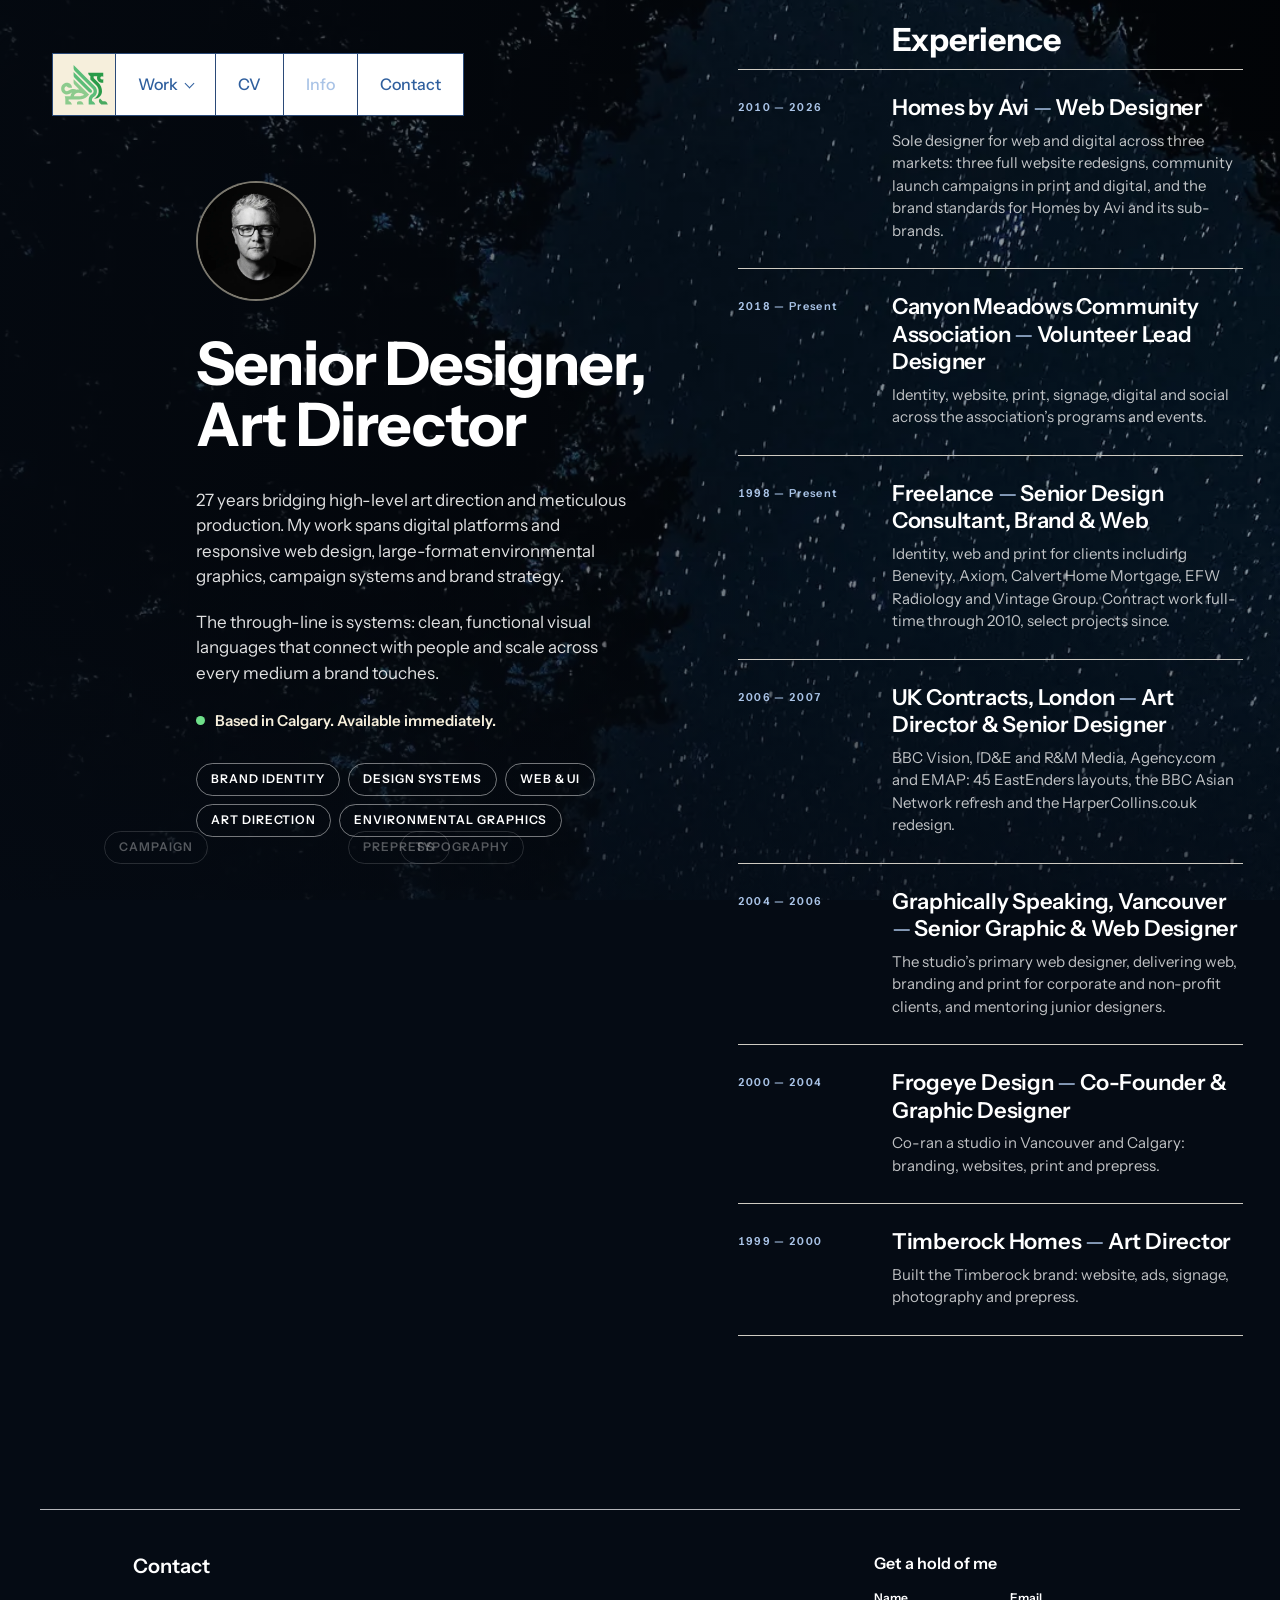
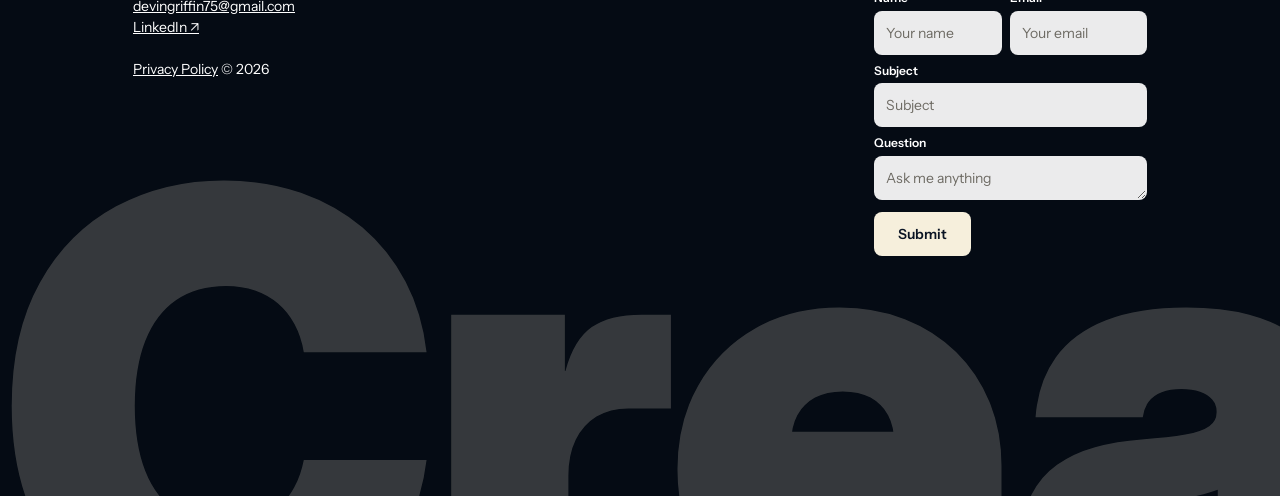
==== commit fe740d6a: "Update CV and experience dates CV: 27 years in profile; freelance Jun 1998 – Present; London 2006 – " ====
--- a/info/index.html
+++ b/info/index.html
@@ -214,8 +214,8 @@
       <h2 class="galleries__head" id="exp-title" data-reveal>Experience</h2>
       <ol class="timeline">
         <li class="tl" data-reveal><span class="tl__years">2010 — 2026</span><div><p class="tl__role">Homes by Avi <span class="tl__sep">—</span> Web Designer</p><p class="tl__note">Sole designer for web and digital across three markets: three full website redesigns, community launch campaigns in print and digital, and the brand standards for Homes by Avi and its sub-brands.</p></div></li>
-        <li class="tl" data-reveal><span class="tl__years">2018 — 2026</span><div><p class="tl__role">Canyon Meadows Community Association <span class="tl__sep">—</span> Volunteer Lead Designer</p><p class="tl__note">Identity, website, print, signage, digital and social across the association’s programs and events.</p></div></li>
-        <li class="tl" data-reveal><span class="tl__years">1999 — 2026</span><div><p class="tl__role">Freelance <span class="tl__sep">—</span> Senior Design Consultant, Brand &amp; Web</p><p class="tl__note">Identity, web and print for clients including Benevity, Axiom, Calvert Home Mortgage, EFW Radiology and Vintage Group. Contract work full-time through 2010, select projects since.</p></div></li>
+        <li class="tl" data-reveal><span class="tl__years">2018 — Present</span><div><p class="tl__role">Canyon Meadows Community Association <span class="tl__sep">—</span> Volunteer Lead Designer</p><p class="tl__note">Identity, website, print, signage, digital and social across the association’s programs and events.</p></div></li>
+        <li class="tl" data-reveal><span class="tl__years">1998 — Present</span><div><p class="tl__role">Freelance <span class="tl__sep">—</span> Senior Design Consultant, Brand &amp; Web</p><p class="tl__note">Identity, web and print for clients including Benevity, Axiom, Calvert Home Mortgage, EFW Radiology and Vintage Group. Contract work full-time through 2010, select projects since.</p></div></li>
         <li class="tl" data-reveal><span class="tl__years">2006 — 2007</span><div><p class="tl__role">UK Contracts, London <span class="tl__sep">—</span> Art Director &amp; Senior Designer</p><p class="tl__note">BBC Vision, ID&amp;E and R&amp;M Media, Agency.com and EMAP: 45 EastEnders layouts, the BBC Asian Network refresh and the HarperCollins.co.uk redesign.</p></div></li>
         <li class="tl" data-reveal><span class="tl__years">2004 — 2006</span><div><p class="tl__role">Graphically Speaking, Vancouver <span class="tl__sep">—</span> Senior Graphic &amp; Web Designer</p><p class="tl__note">The studio’s primary web designer, delivering web, branding and print for corporate and non-profit clients, and mentoring junior designers.</p></div></li>
         <li class="tl" data-reveal><span class="tl__years">2000 — 2004</span><div><p class="tl__role">Frogeye Design <span class="tl__sep">—</span> Co-Founder &amp; Graphic Designer</p><p class="tl__note">Co-ran a studio in Vancouver and Calgary: branding, websites, print and prepress.</p></div></li>
--- a/styles.css
+++ b/styles.css
@@ -106,19 +106,17 @@
    HERO
    ===================================================== */
 .hero { position: relative; background: #000; }
-.hero__media { position: relative; height: clamp(420px, 50.2vw, 723px); overflow: hidden; }
-.hero__video, .hero__still img { display: block; width: 100%; height: 100%; object-fit: cover; object-position: 50% 40%; }
+/* the box matches the film (16:9 desktop, 9:16 phone) so no part of the frame is ever cropped;
+   the film's own black fade sits at the bottom, so on short windows only black falls below the fold */
+.hero__media { position: relative; width: 100%; aspect-ratio: 16 / 9; height: auto; overflow: hidden; background: #000; }
+.hero__video, .hero__still img { display: block; width: 100%; height: 100%; object-fit: cover; object-position: 50% 50%; }
 .hero__video { position: absolute; inset: 0; z-index: 1; background: #000; }
 .hero__still { display: block; height: 100%; }
 /* the still (last frame) only shows when the film is not playing: reduced motion, no JS, or playback blocked */
 .js .hero__still { visibility: hidden; }
 .js .hero__media.is-still .hero__still { visibility: visible; }
 .hero__media.is-still .hero__video, html:not(.js) .hero__video { display: none; }
-.hero__media::after { z-index: 2; }
-.hero__media::after {
-  content: ""; position: absolute; inset: auto 0 0 0; height: 182px;
-  background: linear-gradient(180deg, rgba(0,0,0,0) 0%, #000 100%);
-}
+/* no CSS fade: the film fades itself to black at the bottom, and a gradient here would cover the type */
 
 .nav { position: absolute; z-index: 5; top: 53px; left: max(52px, env(safe-area-inset-left, 0px)); display: flex; }
 .nav__logo {
@@ -157,7 +155,15 @@
 @keyframes wm-in { from { opacity: 0; transform: translateY(-8px); } to { opacity: 1; transform: none; } }
 /* hover bridge so the pointer can travel from the pill to the panel */
 .workmenu::before { content: ""; position: absolute; left: 0; right: 0; top: -9px; height: 9px; }
-.wm__head { padding: 0 0 10px; font-size: 11px; font-weight: 600; letter-spacing: .12em; text-transform: uppercase; color: var(--green-light, #8ccb8d); }
+.wm__head { width: fit-content; padding: 0 0 8px; margin-bottom: 4px; font-size: 11px; font-weight: 600; letter-spacing: .12em; text-transform: uppercase; color: var(--green-light, #8ccb8d); }
+/* flagged only when arriving from a "See my work" link: bright green underline wipes in with the site's stepped cover-up */
+.workmenu.is-flagged .wm__head, .menu.is-flagged .menu__toggle {
+  background: linear-gradient(var(--green), var(--green)) left bottom / 100% 3px no-repeat;
+  animation: flag-wipe 420ms linear 160ms both;
+}
+.workmenu.is-flagged .wm__head { color: #fff; }
+@keyframes flag-wipe { 0%, 22% { background-size: 0% 3px; } 23%, 46% { background-size: 20% 3px; } 47%, 72% { background-size: 50% 3px; } 73%, 100% { background-size: 100% 3px; } }
+@media (prefers-reduced-motion: reduce) { .workmenu.is-flagged .wm__head, .menu.is-flagged .menu__toggle { animation: none; } }
 .wm__list { list-style: none; margin: 0; padding: 0; }
 .wm__row {
   display: flex; align-items: center; min-height: 64px; padding: 10px 0;
@@ -197,7 +203,7 @@
    ===================================================== */
 .collage {
   position: absolute; z-index: -1; pointer-events: none;
-  top: 0; left: 50%; width: 1440px; max-width: none;
+  top: 0; left: 50%; width: max(100%, 1440px); max-width: none;   /* full bleed on wide screens, never narrower than the 1440 comp */
   transform: translateX(-50%);
 }
 .collage img { width: 100%; height: auto; max-width: none; display: block; }
@@ -466,9 +472,7 @@
   .burger span { display: block; height: 5px; background: var(--green-light); transition: background-color 90ms linear; }
   .burger:hover span, .burger:focus-visible span { background: var(--orange); }
 
-  .hero__media { height: 660px; }
-  .hero__video, .hero__still img { object-position: 50% 45%; }
-  .hero__media::after { height: 186px; }
+  .hero__media { aspect-ratio: 9 / 16; }
   .hero__band { padding-block: 8px 56px; }
   .chips { flex-wrap: nowrap; gap: 4px; }
   .chip { flex: 1 1 0; min-width: 0; padding: 0 10px; font-size: 12px; font-weight: 600; }
--- a/work.css
+++ b/work.css
@@ -41,9 +41,9 @@
 
 /* ---------- 20% architectural detail ---------- */
 .cs-page { isolation: auto; }   /* let the detail graphic blend with the fixed shader below */
-.cs-detail { position: absolute; z-index: -1; top: 0; left: 50%; width: 1440px; max-width: none; transform: translateX(-50%); opacity: .14; mix-blend-mode: multiply; pointer-events: none; }
+.cs-detail { position: absolute; z-index: -1; top: 0; left: 50%; width: max(100%, 1440px); max-width: none; transform: translateX(-50%); opacity: .14; mix-blend-mode: multiply; pointer-events: none; }
 /* mint linework turned dark, then multiplied: it etches the shader slightly darker instead of lightening it */
-.cs-detail img { width: 1440px; max-width: none; height: auto; filter: brightness(0); }
+.cs-detail img { width: 100%; max-width: none; height: auto; filter: brightness(0); }   /* full bleed, never narrower than the 1440 comp */
 
 /* ---------- layout ---------- */
 .cs-header { position: relative; height: 0; }
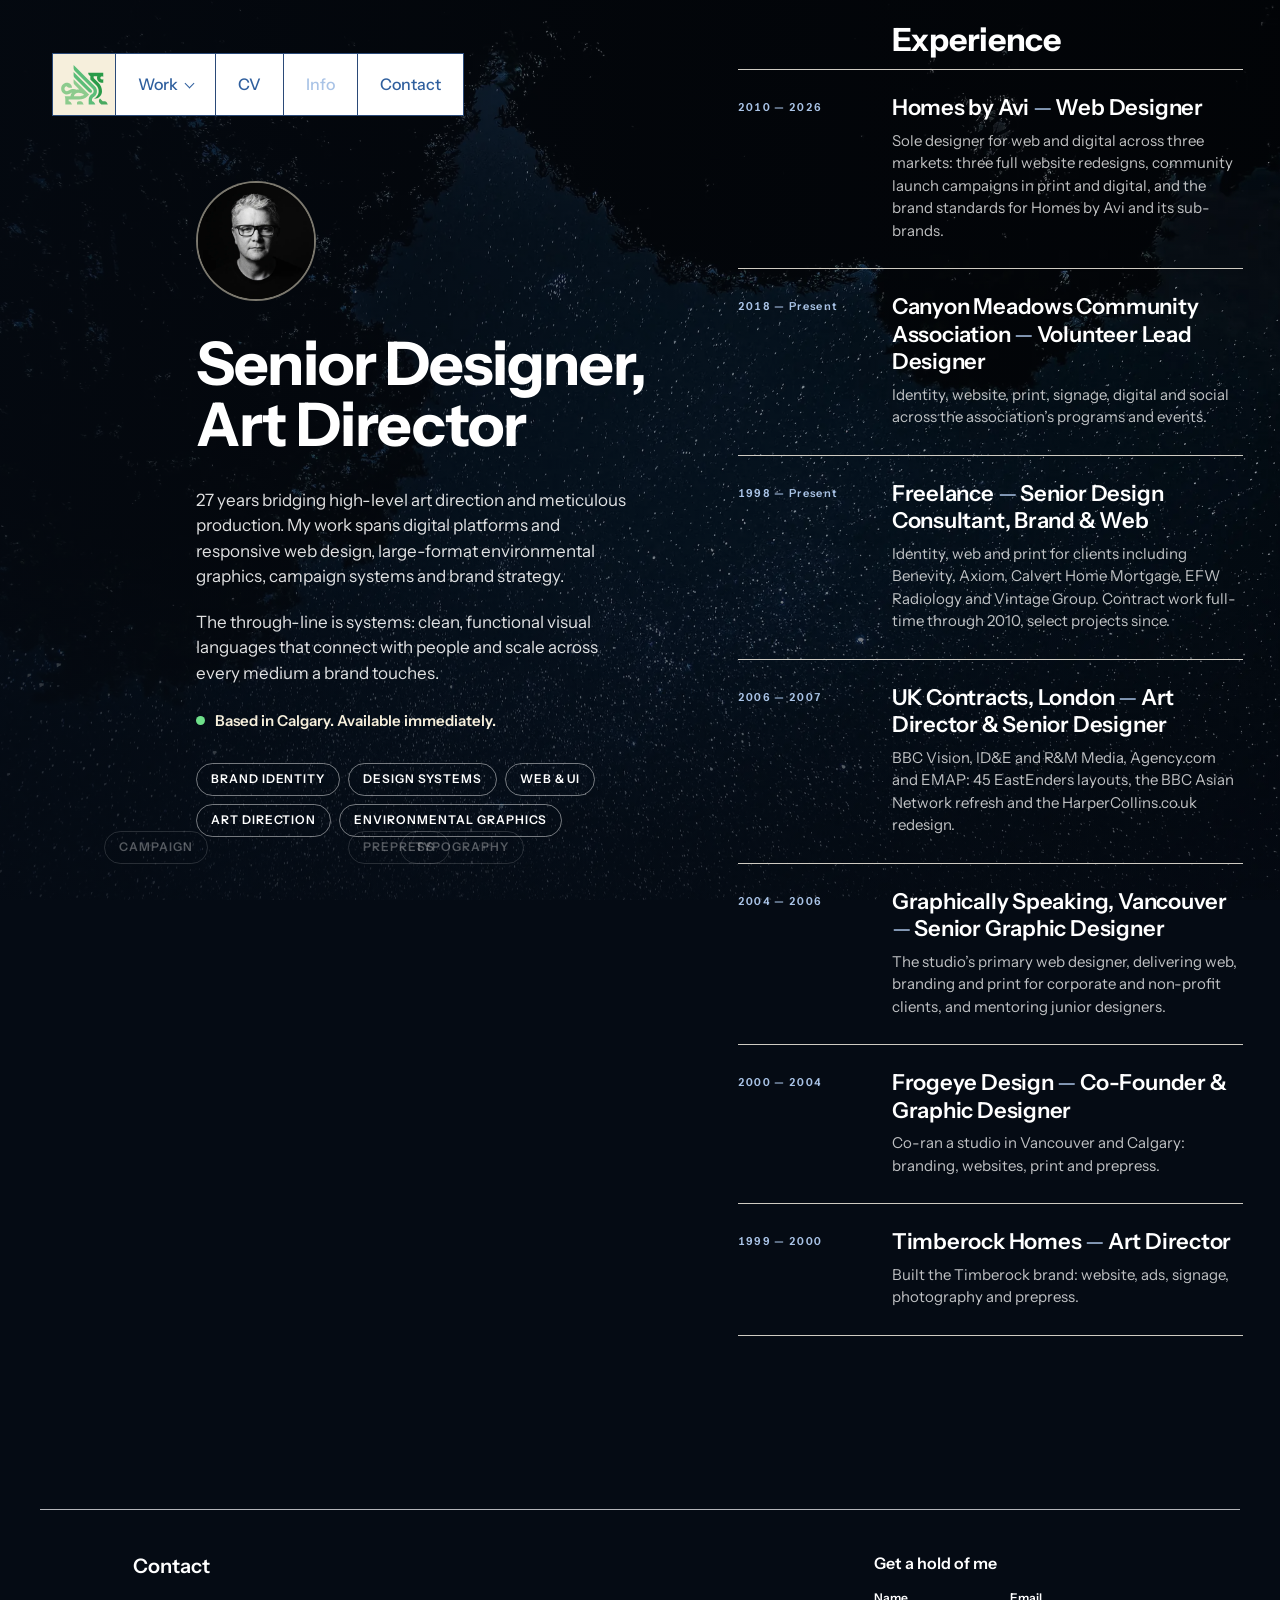
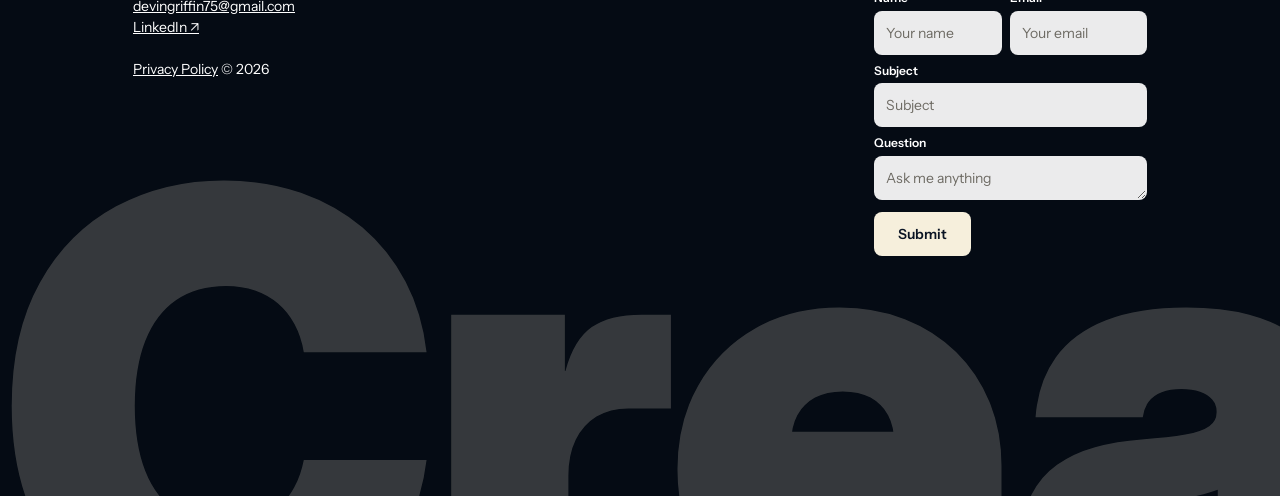
==== commit 5bf0edef: "Match Info page and llms.txt to the updated CV Graphically Speaking title is Senior Graphic Designer" ====
--- a/info/index.html
+++ b/info/index.html
@@ -217,7 +217,7 @@
         <li class="tl" data-reveal><span class="tl__years">2018 — Present</span><div><p class="tl__role">Canyon Meadows Community Association <span class="tl__sep">—</span> Volunteer Lead Designer</p><p class="tl__note">Identity, website, print, signage, digital and social across the association’s programs and events.</p></div></li>
         <li class="tl" data-reveal><span class="tl__years">1998 — Present</span><div><p class="tl__role">Freelance <span class="tl__sep">—</span> Senior Design Consultant, Brand &amp; Web</p><p class="tl__note">Identity, web and print for clients including Benevity, Axiom, Calvert Home Mortgage, EFW Radiology and Vintage Group. Contract work full-time through 2010, select projects since.</p></div></li>
         <li class="tl" data-reveal><span class="tl__years">2006 — 2007</span><div><p class="tl__role">UK Contracts, London <span class="tl__sep">—</span> Art Director &amp; Senior Designer</p><p class="tl__note">BBC Vision, ID&amp;E and R&amp;M Media, Agency.com and EMAP: 45 EastEnders layouts, the BBC Asian Network refresh and the HarperCollins.co.uk redesign.</p></div></li>
-        <li class="tl" data-reveal><span class="tl__years">2004 — 2006</span><div><p class="tl__role">Graphically Speaking, Vancouver <span class="tl__sep">—</span> Senior Graphic &amp; Web Designer</p><p class="tl__note">The studio’s primary web designer, delivering web, branding and print for corporate and non-profit clients, and mentoring junior designers.</p></div></li>
+        <li class="tl" data-reveal><span class="tl__years">2004 — 2006</span><div><p class="tl__role">Graphically Speaking, Vancouver <span class="tl__sep">—</span> Senior Graphic Designer</p><p class="tl__note">The studio’s primary web designer, delivering web, branding and print for corporate and non-profit clients, and mentoring junior designers.</p></div></li>
         <li class="tl" data-reveal><span class="tl__years">2000 — 2004</span><div><p class="tl__role">Frogeye Design <span class="tl__sep">—</span> Co-Founder &amp; Graphic Designer</p><p class="tl__note">Co-ran a studio in Vancouver and Calgary: branding, websites, print and prepress.</p></div></li>
         <li class="tl" data-reveal><span class="tl__years">1999 — 2000</span><div><p class="tl__role">Timberock Homes <span class="tl__sep">—</span> Art Director</p><p class="tl__note">Built the Timberock brand: website, ads, signage, photography and prepress.</p></div></li>
       </ol>
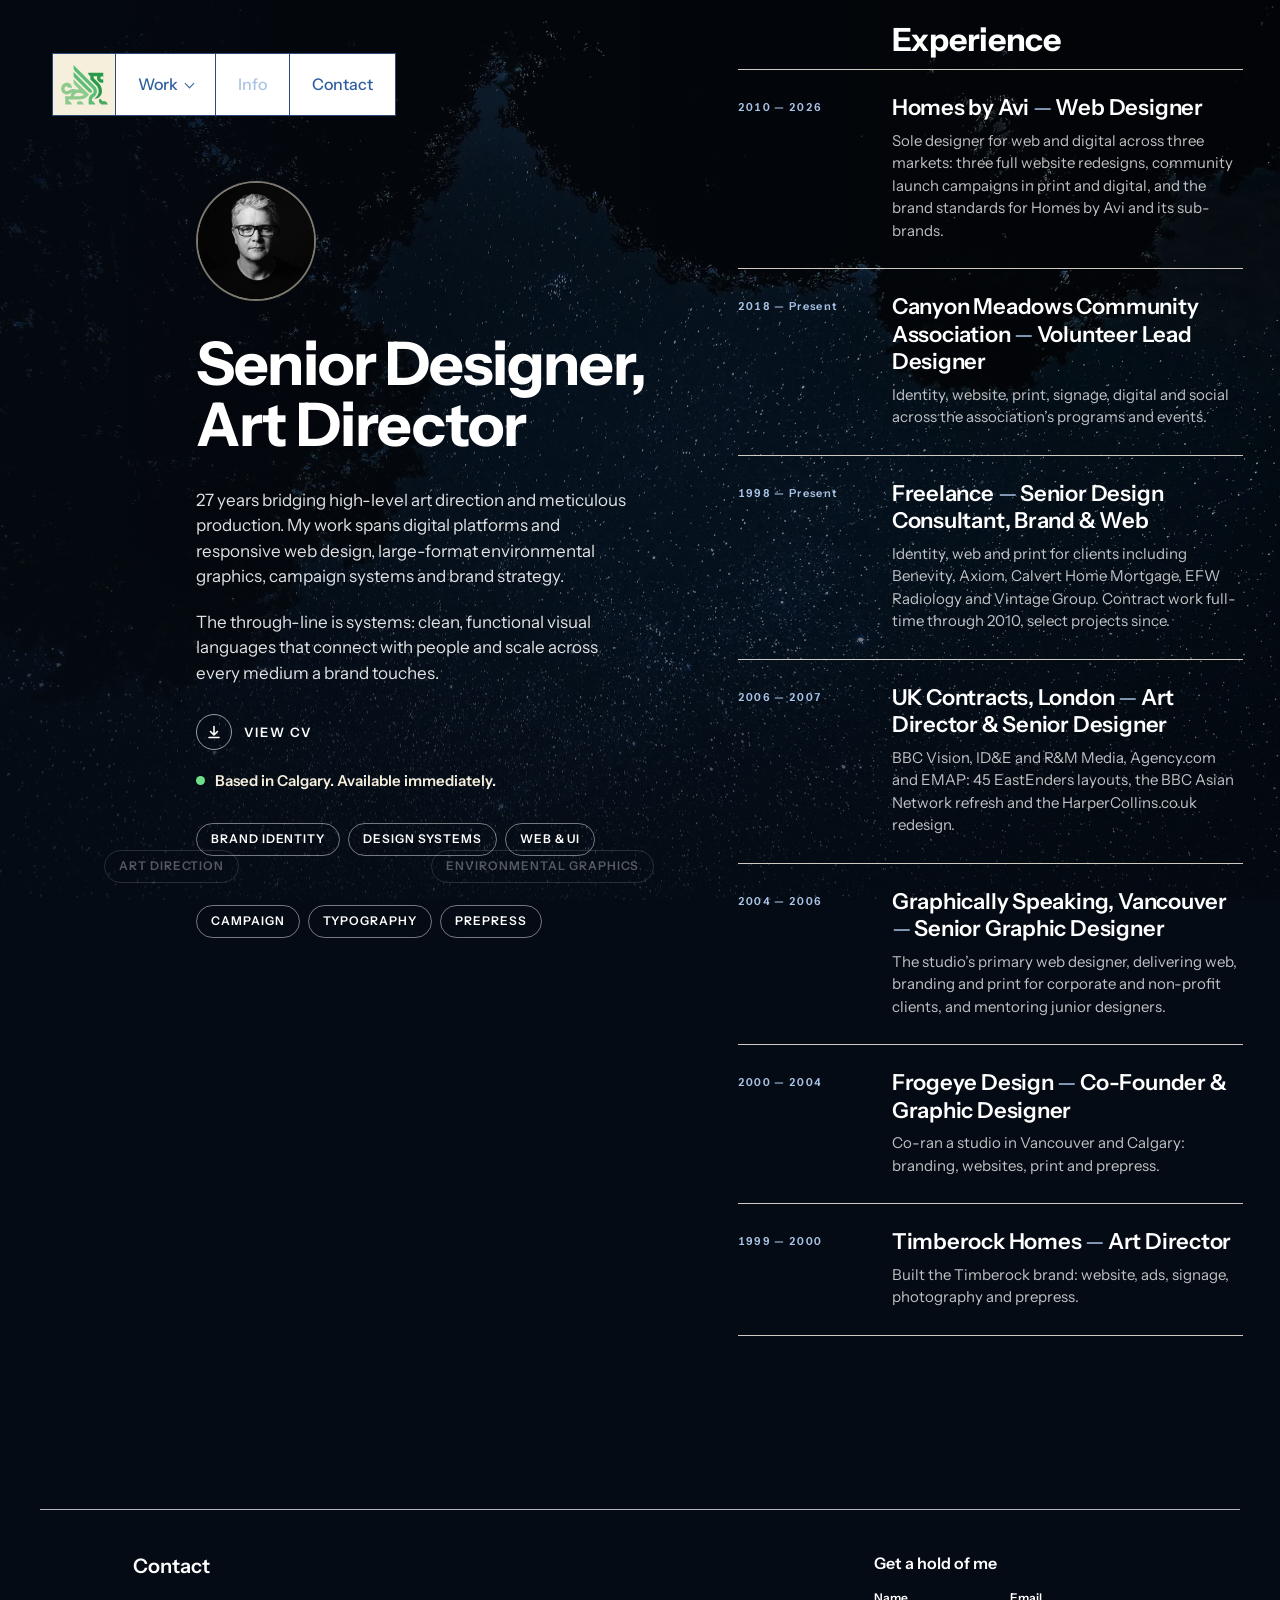
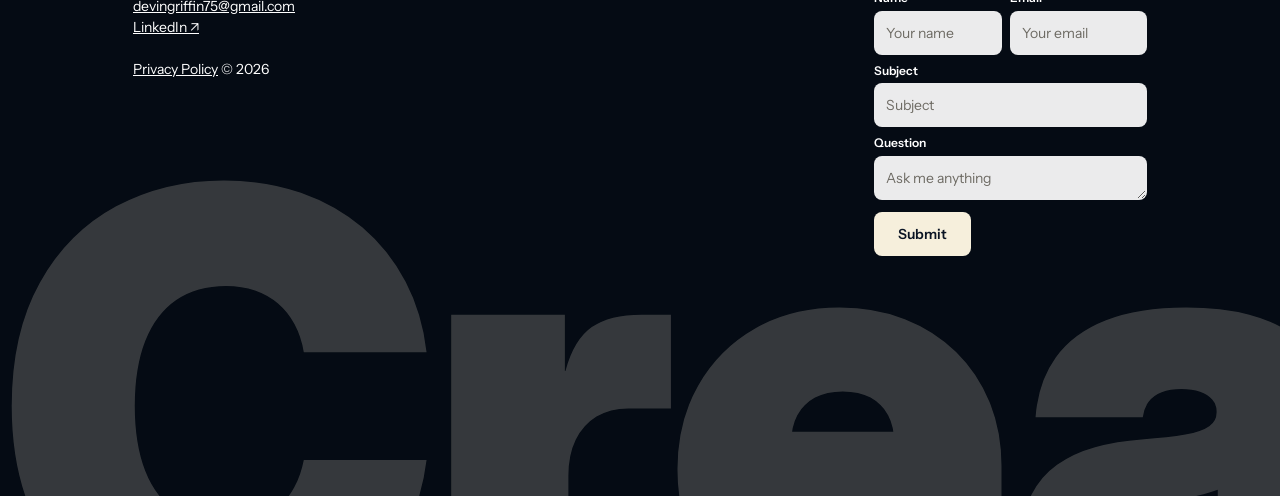
==== commit 9c930784: "Move CV link to Info page, mobile stat label, gallery fixes, CMCA/Benevity captions - Remove CV from" ====
--- a/info/index.html
+++ b/info/index.html
@@ -177,7 +177,6 @@
       <a class="nav__logo fx" href="/" aria-label="Devin Griffin, home" data-reveal><img src="../assets/griffin-mark.svg" alt="" width="47" height="40"></a>
       <div class="nav__links">
         <button class="fx nav__toggle" type="button" aria-expanded="false" aria-controls="work-menu" data-reveal>Work<span class="nav__caret" aria-hidden="true"></span></button>
-        <a class="fx" href="/assets/Devin-Griffin-CV.pdf" download data-reveal>CV</a>
         <a class="fx" href="/info/" aria-current="page" data-reveal>Info</a>
         <a class="fx" href="#contact" data-reveal>Contact</a>
       </div>
@@ -203,6 +202,7 @@
         <p data-reveal>27 years bridging high-level art direction and meticulous production. My work spans digital platforms and responsive web design, large-format environmental graphics, campaign systems and brand strategy.</p>
         <p data-reveal>The through-line is systems: clean, functional visual languages that connect with people and scale across every medium a brand touches.</p>
       </div>
+      <a class="info__cv" href="/assets/Devin-Griffin-CV.pdf" download data-reveal><span class="info__cv-icon" aria-hidden="true"><svg width="14" height="14" viewBox="0 0 14 14" fill="none" stroke="currentColor" stroke-width="1.6" stroke-linecap="round" stroke-linejoin="round"><path d="M7 1.5v8M3.5 6.5 7 10l3.5-3.5M2 12.5h10"/></svg></span>View CV</a>
       <p class="info__status" data-reveal><span class="info__dot" aria-hidden="true"></span>Based in Calgary. Available immediately.</p>
       <ul class="info__skills" aria-label="Skills">
         <li data-reveal>Brand identity</li><li data-reveal>Design systems</li><li data-reveal>Web &amp; UI</li><li data-reveal>Art direction</li>
@@ -271,7 +271,6 @@
       <li><a href="/work/cmca/"><span class="menu__no">02</span>CMCA</a></li>
       <li><a href="/work/recent/"><span class="menu__no">03</span>Recent Work</a></li>
     </ul>
-    <a href="/assets/Devin-Griffin-CV.pdf" download>CV</a>
     <a href="/info/">Info</a>
     <a href="#contact" data-close>Contact</a>
   </div>
--- a/styles.css
+++ b/styles.css
@@ -489,7 +489,9 @@
   .portrait { width: 112px; height: 112px; }
   .about__side > .textlink { display: none; }
   .about__exp { display: flex; flex-direction: column; gap: 5px; width: 174px; }
+  .about__num { display: flex; align-items: center; gap: 10px; }
   .about__exp .big { font-family: var(--f-serif); font-size: 44px; line-height: .9; color: var(--green-dark); }
+  .about__exp .yrs { font-size: 15px; font-weight: 600; line-height: 1.05; color: var(--green-deep); }
   .about__exp .cap { font-size: 11px; line-height: 1.35; text-transform: uppercase; color: var(--muted); letter-spacing: .02em; }
   .about__bio { grid-template-columns: 30px minmax(0, 1fr); border-top: 0; padding-top: 0; margin-right: 0; }
   .about__bio .arrow { align-self: start; font-size: 14px; color: var(--muted); }
--- a/work.css
+++ b/work.css
@@ -73,7 +73,7 @@
   transition: color 60ms linear 60ms, border-color 120ms linear;
 }
 .gal__no { width: 64px; flex: none; font-size: 11px; font-weight: 600; letter-spacing: .1em; }
-.gal__name { flex: 1; font-size: 32px; font-weight: 400; line-height: 1; letter-spacing: -.01em; white-space: nowrap; overflow: hidden; text-overflow: ellipsis; }
+.gal__name { flex: 1; font-size: 32px; font-weight: 400; line-height: 1; letter-spacing: -.01em; white-space: nowrap; overflow: hidden; text-overflow: ellipsis; padding-block: .14em .22em; margin-block: -.14em -.22em; }
 .gal__dot { width: 9px; height: 9px; margin-right: 18px; border-radius: 50%; background: #fff; opacity: 0; transform: scale(.4); transition: opacity 120ms linear, transform 160ms var(--jerk); }
 .galleries__list li:last-child .gal { border-bottom: 1px solid var(--rule); }
 /* hover / focus: the homepage stepped cover in orange, orange stroke above, white dot at the right */
@@ -237,6 +237,7 @@
   .glb__fig { gap: 10px; }
   .glb__img { max-height: calc(100vh - 250px); max-height: calc(100dvh - 250px); box-shadow: none; }
   .glb.is-tall .glb__img { width: 100%; }
+  .glb.is-small .glb__img { width: 50vw; max-width: 100%; }   /* low-res sources: show smaller so they stay sharp */
   .glb__cap { padding: 0 var(--gutter); }
   /* arrows sit in the strip row, either side of the thumbnails */
   .glb__nav { top: auto; bottom: calc(14px + env(safe-area-inset-bottom, 0px)); margin: 0; width: 48px; height: 48px; font-size: 18px; background: var(--t-ink); }
@@ -272,6 +273,11 @@
 .info__title { line-height: 1.02; }
 .info__copy p { margin-top: 20px; font-size: 17px; line-height: 1.5; color: rgba(255, 255, 255, .88); max-width: 440px; }
 .info__copy p:first-child { margin-top: 32px; }
+.info__cv { display: inline-flex; align-items: center; gap: 12px; margin-top: 28px; font-size: 13px; font-weight: 600; letter-spacing: .12em; text-transform: uppercase; color: #fff; text-decoration: none; }
+.info__cv-icon { display: grid; place-items: center; width: 36px; height: 36px; border: 1px solid rgba(255, 255, 255, .6); border-radius: 50%; transition: background-color 160ms linear, border-color 160ms linear, color 160ms linear; }
+.info__cv:hover, .info__cv:focus-visible { color: var(--green-light); }
+.info__cv:hover .info__cv-icon, .info__cv:focus-visible .info__cv-icon { background: var(--green-mint); border-color: var(--green-mint); color: var(--green-dark); }
+.info__cv + .info__status { margin-top: 20px; }
 .info__status { display: flex; align-items: center; gap: 10px; margin-top: 24px; font-size: 15px; font-weight: 600; color: var(--green-mint); }
 .info__dot { width: 9px; height: 9px; border-radius: 50%; background: #6fe08a; box-shadow: 0 0 0 0 rgba(111, 224, 138, .6); animation: dot-pulse 2.4s ease-out infinite; }
 @keyframes dot-pulse { 0% { box-shadow: 0 0 0 0 rgba(111, 224, 138, .55); } 70%, 100% { box-shadow: 0 0 0 10px rgba(111, 224, 138, 0); } }
